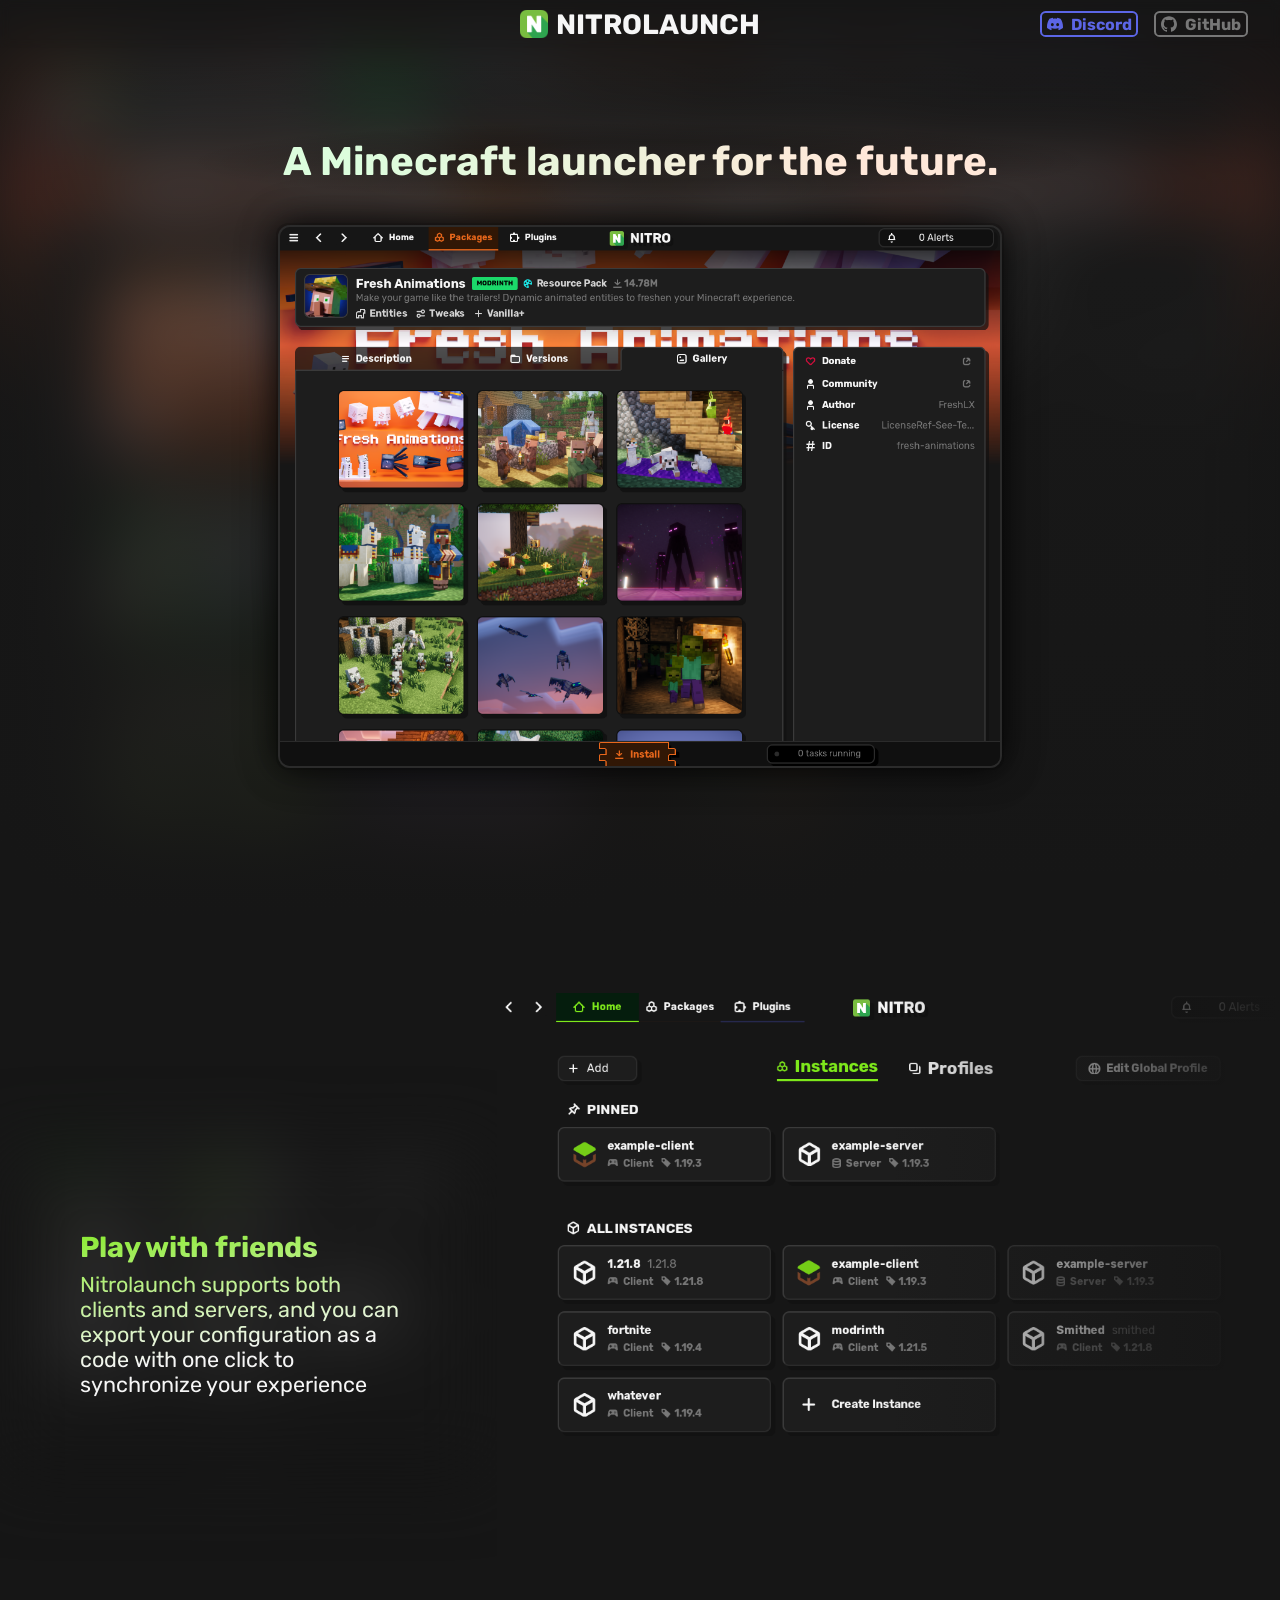
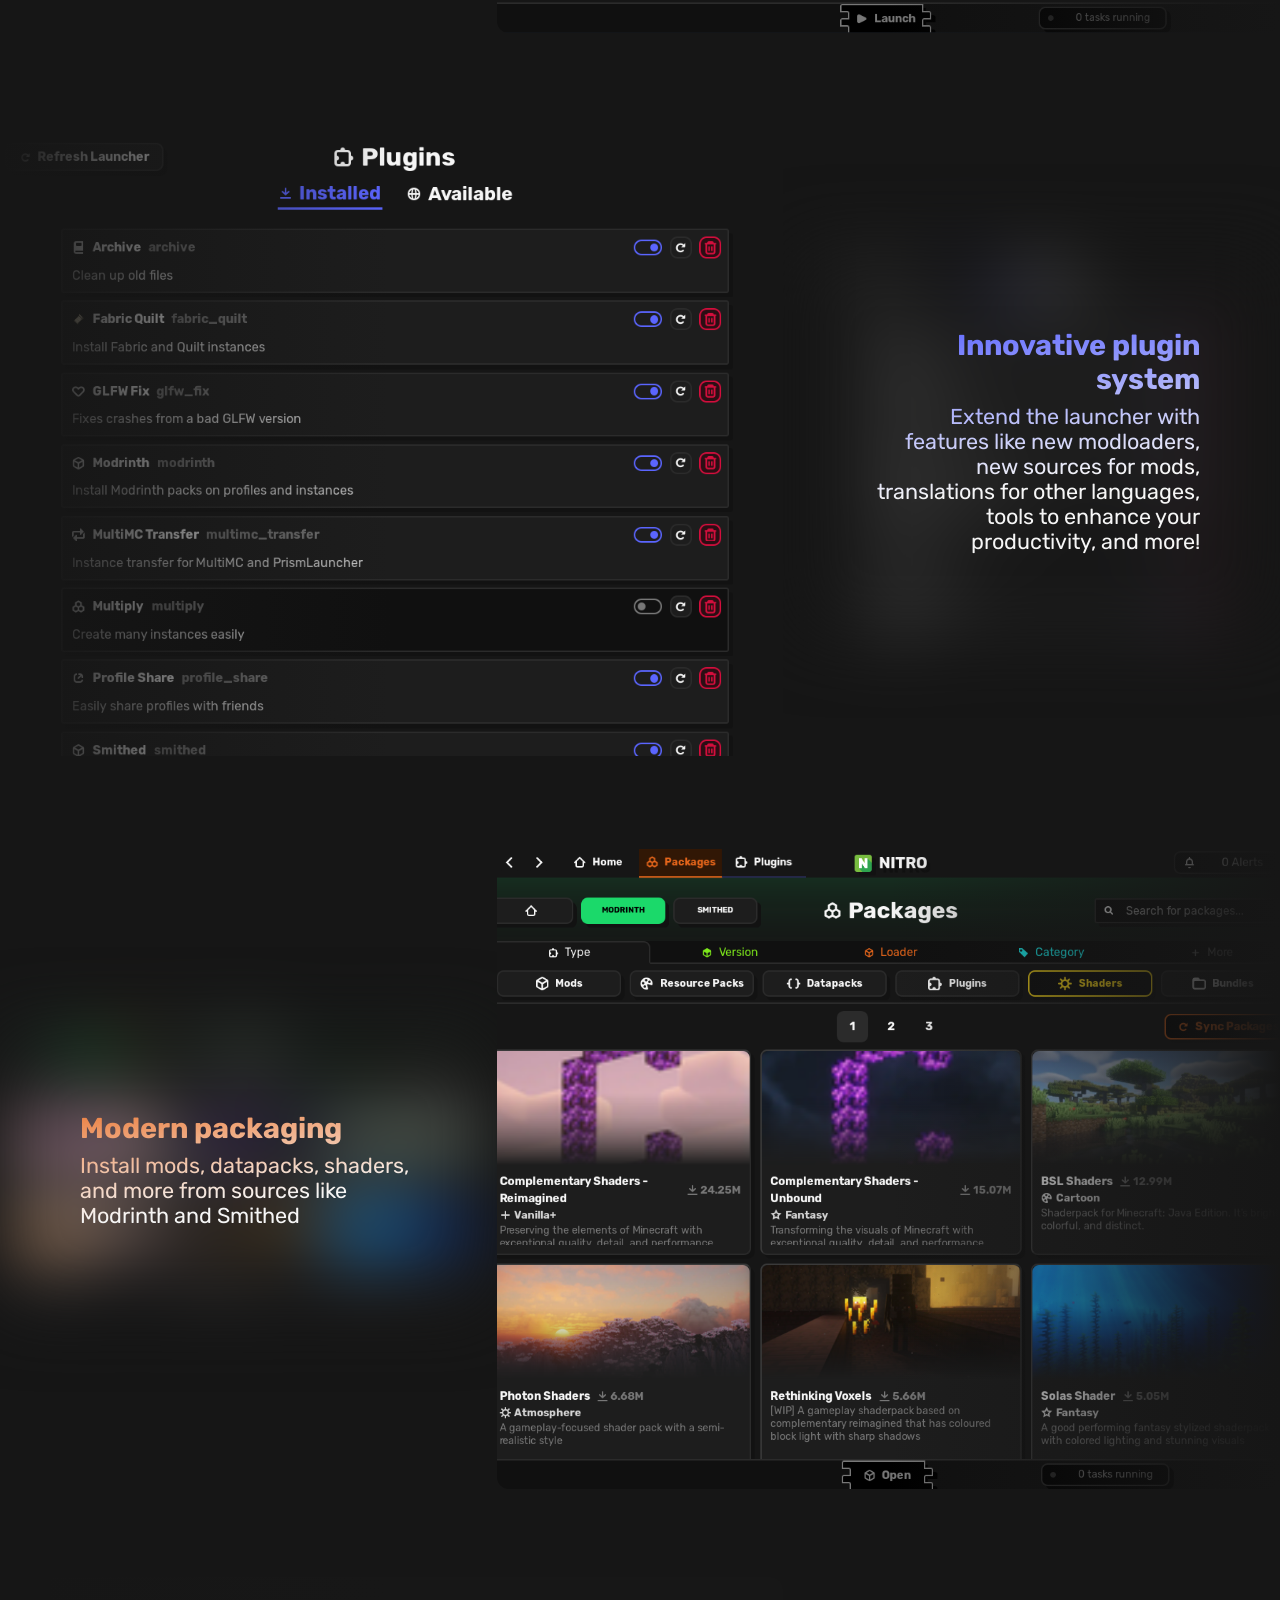
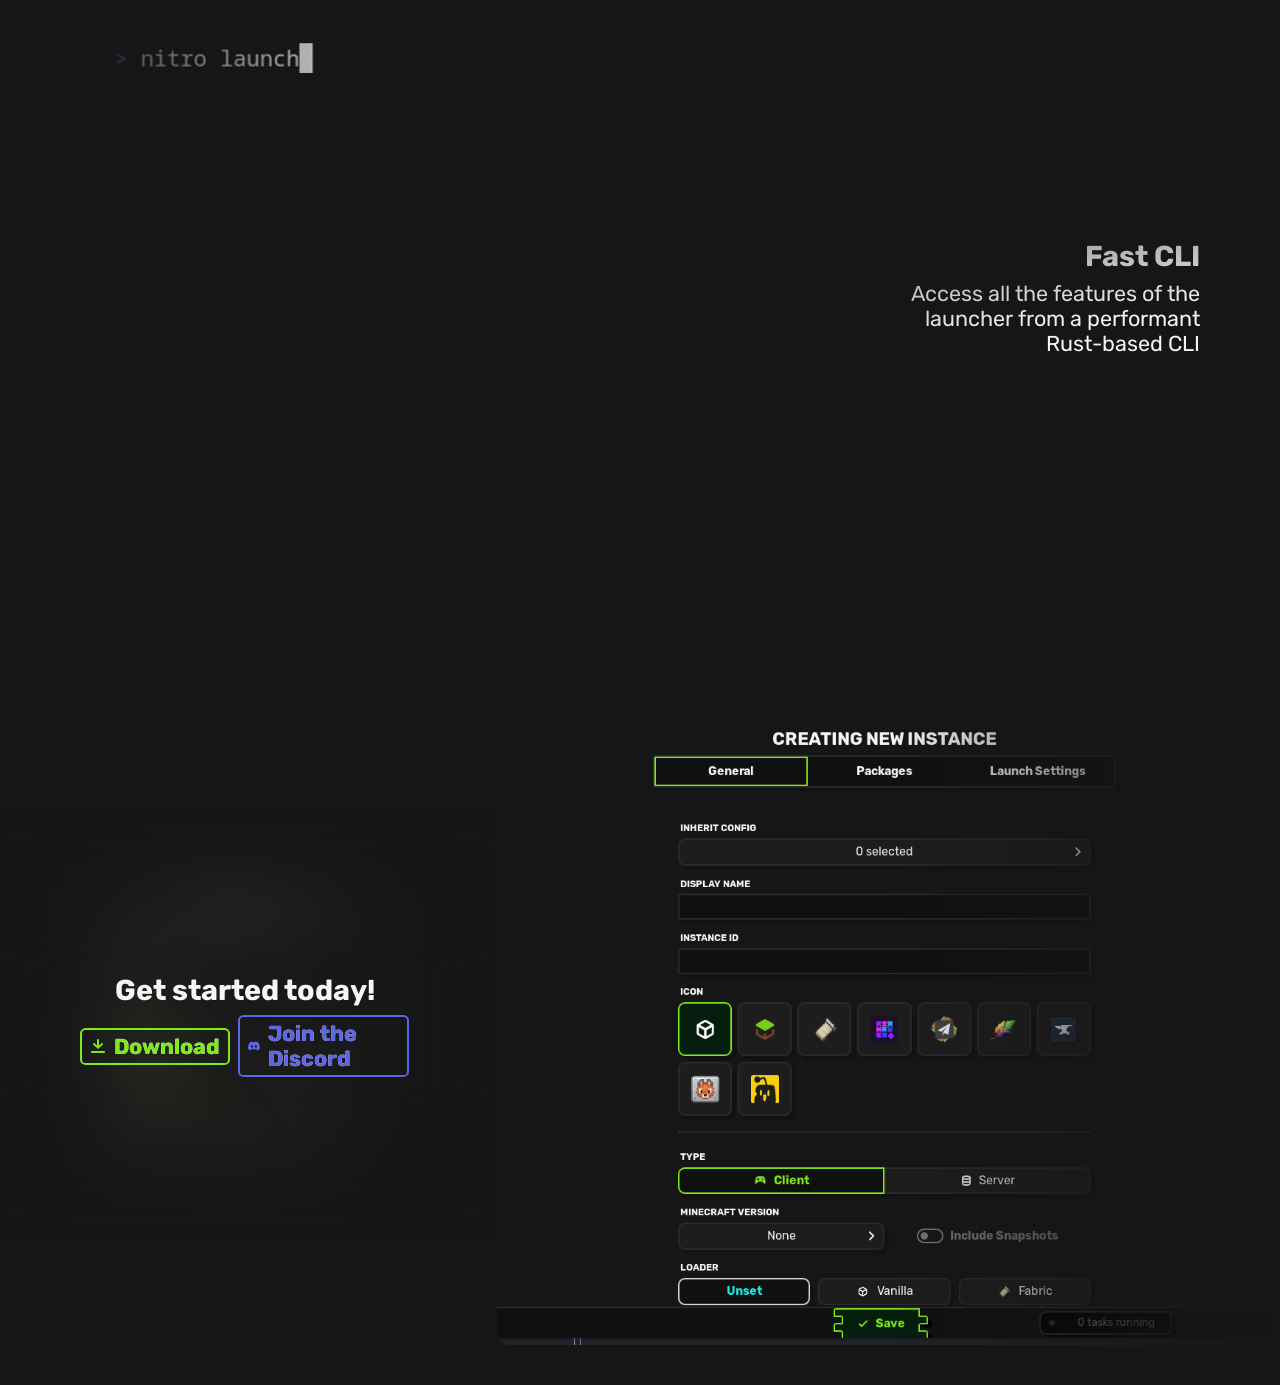
==== index.html @ e38dd3d9 "Hero page style improvements" ====
<!DOCTYPE html>
<html>

<head>
	<title>Nitrolaunch</title>
	<link rel="stylesheet" href="/main.css" />
	<script src="/main.js"></script>
</head>

<body>
	<div data-include="components/header.html"></div>
	<div class="cont fullwidth bold" id="hero">
		<div id="hero-background"></div>
		<div id="hero-gradient"></div>
		<div class="cont col" id="hero-center">
			<div class="cont" id="hero-text">
				<div id="hero-text-background"></div>
				<div id="hero-text-text">
					A Minecraft launcher for the future.
				</div>
			</div>
			<div class="cont rel">
				<img src="/assets/screenshots/package_page.png" id="hero-small-image" />
				<div id="hero-small-image-shadow"></div>
			</div>
		</div>
	</div>
	<br />
	<br />
	<br />
	<br />
	<br />
	<div class="cont col fullwidth">
		<div class="cont col" style="width:100%">
			<div class="cont section left">
				<div class="cont col section-text" style="--grad1:var(--instance);--grad2:var(--fg)">
					<div class="cont start section-text-big">
						Play with friends
					</div>
					<div class="cont start section-text-small">
						Nitrolaunch supports both clients and servers, and you can export your configuration as a code with one
						click to synchronize your experience
					</div>
					<img class="section-text-background" src="/assets/screenshots/instances.png" />
				</div>
				<div class="cont end rel">
					<img class="cont section-image" src="/assets/screenshots/instances.png" />
					<div class="section-gradient"></div>
				</div>
			</div>
			<div class="cont section right">
				<div class="cont start rel">
					<img class="cont section-image" src="/assets/screenshots/plugins.png" style="object-position: center -5px" />
					<div class="section-gradient"></div>
				</div>
				<div class="cont col section-text" style="--grad1:var(--plugin);--grad2:var(--fg)">
					<div class="cont end section-text-big">
						Innovative plugin system
					</div>
					<div class="cont end section-text-small">
						Extend the launcher with features like new modloaders, new sources for mods, translations for other
						languages, tools to enhance your productivity, and more!
					</div>
					<img class="section-text-background" src="/assets/screenshots/plugins.png" />
				</div>
			</div>
			<div class="cont section left">
				<div class="cont col section-text" style="--grad1:var(--package);--grad2:var(--fg)">
					<div class="cont start section-text-big">
						Modern packaging
					</div>
					<div class="cont start section-text-small">
						Install mods, datapacks, shaders, and more from sources like Modrinth and Smithed
					</div>
					<img class="section-text-background" src="/assets/screenshots/gui_packages.png" />
				</div>
				<div class="cont end rel">
					<img class="cont section-image" src="/assets/screenshots/gui_packages.png" />
					<div class="section-gradient"></div>
				</div>
			</div>
			<div class="cont section right">
				<div class="cont start rel">
					<img class="cont section-image" src="/assets/screenshots/launch.gif" style="object-position: 50px center;" />
					<div class="section-gradient"></div>
				</div>
				<div class="cont col section-text" style="--grad1:var(--fg3);--grad2:var(--fg)">
					<div class="cont end section-text-big">
						Fast CLI
					</div>
					<div class="cont end section-text-small">
						Access all the features of the launcher from a performant Rust-based CLI
					</div>
				</div>
			</div>
			<div class="cont section left">
				<div class="cont col section-text" style="--grad1:var(--fg);--grad2:var(--fg);align-items: center">
					<div class="cont section-text-big">
						Get started today!
					</div>
					<div class="cont section-text-small">
						<a class="cont link" id="download-button" href="https://github.com/Nitrolaunch/nitrolaunch/releases/latest">
							<svg xmlns="http://www.w3.org/2000/svg" width="16" height="16" viewBox="0 0 16 16" fill="currentColor">
								<path
									d="m8 11-4.668-4.1836c-0.41096-0.36892-0.44506-1.0011-0.076172-1.4121 0.36836-0.41154 1.0006-0.44652 1.4121-0.078125l2.332 2.0918v-5.418c0-0.554 0.446-1 1-1s1 0.446 1 1v5.418l2.332-2.0918c0.41151-0.36839 1.0438-0.33341 1.4121 0.078125 0.36889 0.41098 0.33479 1.0432-0.07617 1.4121zm-6 2c-0.554 0-1 0.446-1 1s0.446 1 1 1h12c0.554 0 1-0.446 1-1s-0.446-1-1-1z" />
							</svg>
							Download
						</a>
						<a class="cont link" id="discord-button" href="https://discord.gg/cgVapnVfZJ">
							<svg width="1rem" height="1rem" viewBox="0 -28.5 256 256" version="1.1" xmlns="http://www.w3.org/2000/svg"
								xmlns:xlink="http://www.w3.org/1999/xlink" preserveAspectRatio="xMidYMid">
								<g>
									<path
										d="M216.856339,16.5966031 C200.285002,8.84328665 182.566144,3.2084988 164.041564,0 C161.766523,4.11318106 159.108624,9.64549908 157.276099,14.0464379 C137.583995,11.0849896 118.072967,11.0849896 98.7430163,14.0464379 C96.9108417,9.64549908 94.1925838,4.11318106 91.8971895,0 C73.3526068,3.2084988 55.6133949,8.86399117 39.0420583,16.6376612 C5.61752293,67.146514 -3.4433191,116.400813 1.08711069,164.955721 C23.2560196,181.510915 44.7403634,191.567697 65.8621325,198.148576 C71.0772151,190.971126 75.7283628,183.341335 79.7352139,175.300261 C72.104019,172.400575 64.7949724,168.822202 57.8887866,164.667963 C59.7209612,163.310589 61.5131304,161.891452 63.2445898,160.431257 C105.36741,180.133187 151.134928,180.133187 192.754523,160.431257 C194.506336,161.891452 196.298154,163.310589 198.110326,164.667963 C191.183787,168.842556 183.854737,172.420929 176.223542,175.320965 C180.230393,183.341335 184.861538,190.991831 190.096624,198.16893 C211.238746,191.588051 232.743023,181.531619 254.911949,164.955721 C260.227747,108.668201 245.831087,59.8662432 216.856339,16.5966031 Z M85.4738752,135.09489 C72.8290281,135.09489 62.4592217,123.290155 62.4592217,108.914901 C62.4592217,94.5396472 72.607595,82.7145587 85.4738752,82.7145587 C98.3405064,82.7145587 108.709962,94.5189427 108.488529,108.914901 C108.508531,123.290155 98.3405064,135.09489 85.4738752,135.09489 Z M170.525237,135.09489 C157.88039,135.09489 147.510584,123.290155 147.510584,108.914901 C147.510584,94.5396472 157.658606,82.7145587 170.525237,82.7145587 C183.391518,82.7145587 193.761324,94.5189427 193.539891,108.914901 C193.539891,123.290155 183.391518,135.09489 170.525237,135.09489 Z"
										fill="currentColor" fill-rule="nonzero">
									</path>
								</g>
							</svg>
							Join the Discord
						</a>
					</div>
					<img class="section-text-background" src="/assets/screenshots/create_instance_page.png" />
				</div>
				<div class="cont end rel">
					<img class="cont section-image" src="/assets/screenshots/create_instance_page.png" />
					<div class="section-gradient"></div>
				</div>
			</div>
		</div>
	</div>
</body>
<style>
	#hero {
		height: 90vh;
		font-size: 2.5rem;

		position: relative;
	}

	#hero-background {
		position: absolute;
		left: 0px;
		top: 0px;

		width: 100%;
		height: 100%;

		background-image: url("assets/screenshots/package_page.png");
		background-size: cover;
		background-position: center -60px;
		filter: blur(35px);
		opacity: 45%;
	}

	#hero-gradient {
		position: absolute;
		left: 0px;
		top: 0px;

		width: 100%;
		height: 110%;

		background-image: linear-gradient(transparent, var(--bg));
	}

	#hero-center {
		gap: 2.5rem;
	}

	#hero-text {
		position: relative;
	}

	#hero-text-text {
		z-index: 3;
		position: relative;

		background: linear-gradient(90deg, #dcfddd 10%, #ffe8d9 80%);
		background-clip: text;
		-webkit-text-fill-color: transparent;
	}

	#hero-text-background {
		position: absolute;
		top: -2rem;
		width: 100vw;
		height: 100%;
		padding: 2rem 0px;

		background-image: radial-gradient(#0000003a, #0000003a, transparent, transparent, transparent);
		z-index: 2;
	}

	#hero-small-image {
		position: relative;
		z-index: 3;

		width: 45rem;

		border-radius: var(--round2);
		border: var(--border) solid var(--bg3);

		box-shadow: 0px 0px 32px #000000cc;
	}

	#hero-small-image-shadow {
		position: absolute;
		width: 100%;
		height: 100%;
		padding: 0.1rem;

		border-radius: var(--round2);

		box-shadow: 0px 0px 45px #0000003a;
		background-color: #0000003a;

		z-index: 2;
	}

	.section {
		width: 100%;
		display: grid;
		height: 45rem;
	}

	.section.left {
		grid-template-columns: 1.25fr 2fr;
	}

	.section.right {
		grid-template-columns: 2fr 1.25fr;
	}

	.section-text-big {
		font-size: 1.8rem;
		font-weight: bold;
	}

	.section-text-small {
		font-size: 1.35rem;
		color: var(--fg2);
	}

	.section-text {
		position: relative;

		padding: 5rem;

		background: linear-gradient(173deg, var(--grad1) 20%, var(--grad2) 60%);
		background-clip: text;
		-webkit-text-fill-color: transparent;
	}

	.section.left>.section-text {
		align-items: flex-start;
	}

	.section.right>.section-text {
		align-items: flex-end;
		text-align: right;
	}

	.section.left .section-gradient {
		position: absolute;
		top: 0;
		left: 0;
		width: 100%;
		height: 100%;

		background-image: linear-gradient(90deg, transparent, transparent, var(--bg));
	}

	.section.right .section-gradient {
		position: absolute;
		top: 0;
		left: 0;
		width: 100%;
		height: 100%;

		background-image: linear-gradient(90deg, var(--bg), transparent, transparent);
	}

	.section-image {
		object-fit: cover;
		width: 100%;
		height: 40rem;

		border-radius: var(--round2);
	}

	.section-text-background {
		position: absolute;
		left: 0;
		top: 0;
		width: 100%;
		height: 100%;

		z-index: -2;
		filter: blur(35px);
	}

	#download-button {
		--link-color: var(--instance);
		color: var(--instance);
		background-color: var(--instance);
		background-clip: text;

		border: 0.15rem solid var(--instance);
		border-radius: var(--round);
		padding: 0.25rem 0.5rem;
		box-sizing: border-box;
		font-weight: bold;
	}

	#discord-button {
		--link-color: #5c66e6;
		color: var(--link-color);
		background-color: var(--link-color);
		background-clip: text;

		border: 0.15rem solid var(--link-color);
		border-radius: var(--round);
		padding: 0.25rem 0.5rem;
		box-sizing: border-box;
		font-weight: bold;
	}
</style>

</html>
---- main.css ----
@import url('https://fonts.googleapis.com/css2?family=Funnel+Display:wght@300..800&family=Rubik:ital,wght@0,300..900;1,300..900&display=swap');

:root {
	font-family: Rubik, sans-serif;
	font-weight: 400;

	font-size: 1em;

	--fg: #f6f6f6;
	--fg2: #d3d3d3;
	--fg3: #777777;
	--bg-1: #000000;
	--bg0: #101010;
	--bg: #161616;
	--bg2: #1d1d1d;
	--bg3: #2b2b2b;
	--bg4: #3a3a3a;

	--instance: #7ee91b;
	--profile: #1be9e9;
	--package: #e9671b;
	--plugin: #5b65ff;
	--warning: #e9ca1b;
	--error: #d40e3d;

	--border: 0.15rem;
	--round: 0.35rem;
	--round2: 0.75rem;

	--link-color: var(--fg);

	background-color: var(--bg);
	color: var(--fg);

	margin: 0px;
}

body {
	margin: 0px;
}

.cont {
	display: flex;
	flex-direction: row;
	justify-content: center;
	align-items: center;
	gap: 0.5rem;
}

.col {
	flex-direction: column;
}

.start {
	justify-content: flex-start;
}

.end {
	justify-content: flex-end;
}

.fullwidth {
	width: 100%;
}

.bold {
	font-weight: bold;
}

.rel {
	position: relative;
}

.link:active,
.link:hover,
.link:visited,
.link:link,
.link:focus {
	color: var(--link-color);
	text-decoration: none;
}

@media only screen and (max-width: 600px) {
	:root {
		font-size: 1.4em;
	}
}
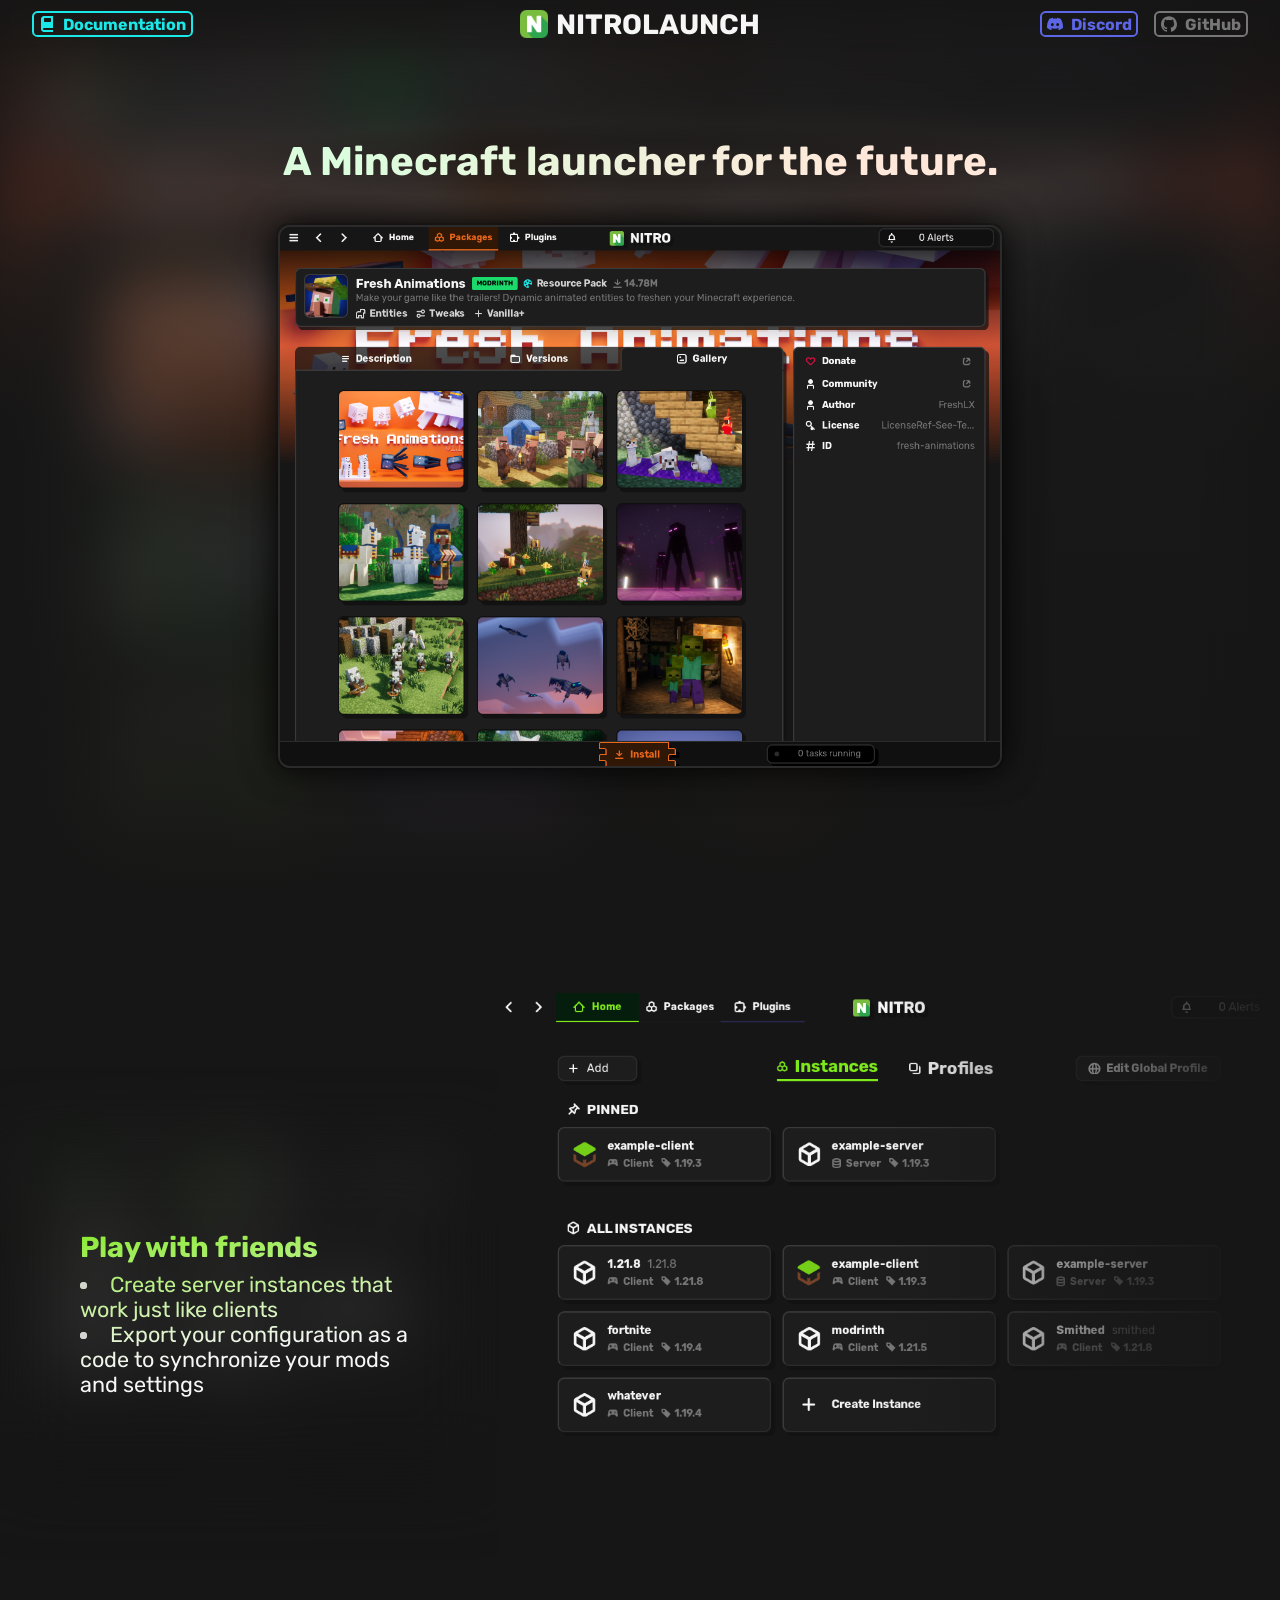
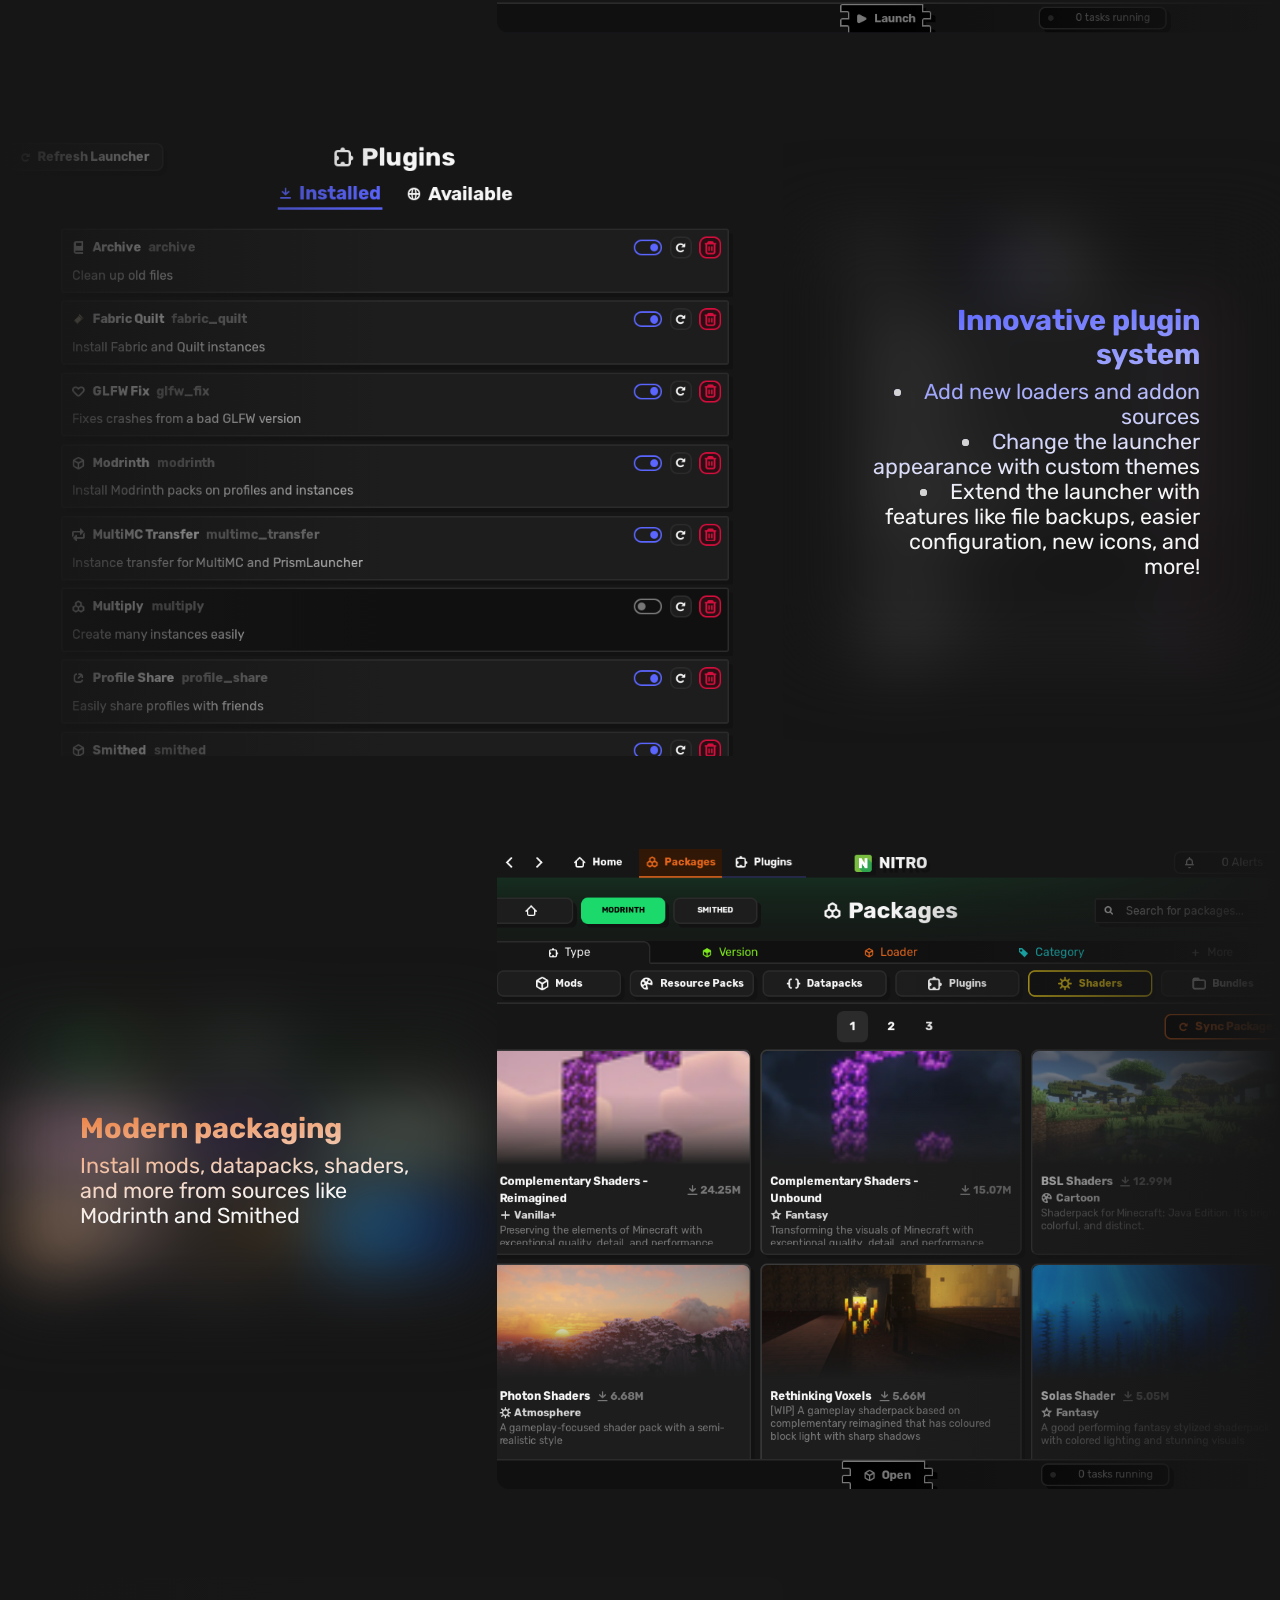
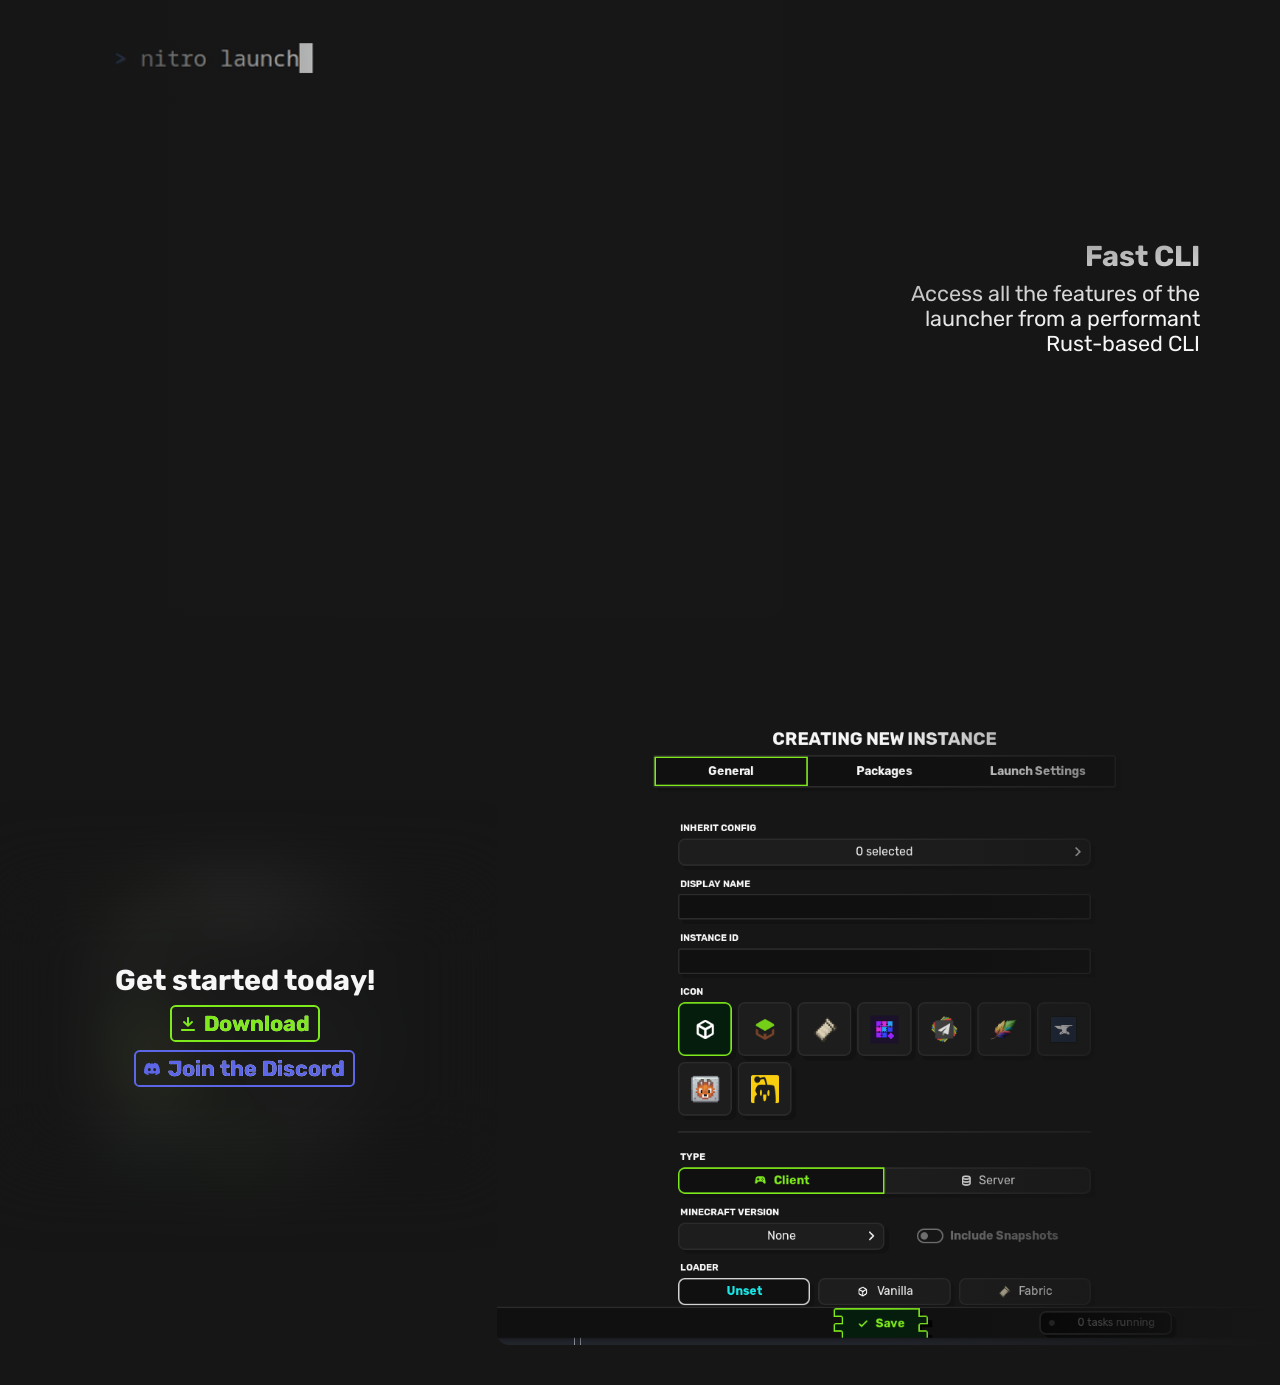
==== commit 8914e4f1: "Landing page updates and docs link in header" ====
--- a/index.html
+++ b/index.html
@@ -38,8 +38,10 @@
 						Play with friends
 					</div>
 					<div class="cont start section-text-small">
-						Nitrolaunch supports both clients and servers, and you can export your configuration as a code with one
-						click to synchronize your experience
+						<ul>
+							<li>Create server instances that work just like clients</li>
+							<li>Export your configuration as a code to synchronize your mods and settings</li>
+						</ul>
 					</div>
 					<img class="section-text-background" src="/assets/screenshots/instances.png" />
 				</div>
@@ -58,8 +60,11 @@
 						Innovative plugin system
 					</div>
 					<div class="cont end section-text-small">
-						Extend the launcher with features like new modloaders, new sources for mods, translations for other
-						languages, tools to enhance your productivity, and more!
+						<ul>
+							<li>Add new loaders and addon sources</li>
+							<li>Change the launcher appearance with custom themes</li>
+							<li>Extend the launcher with features like file backups, easier configuration, new icons, and more!</li>
+						</ul>
 					</div>
 					<img class="section-text-background" src="/assets/screenshots/plugins.png" />
 				</div>
@@ -98,7 +103,7 @@
 					<div class="cont section-text-big">
 						Get started today!
 					</div>
-					<div class="cont section-text-small">
+					<div class="cont col section-text-small">
 						<a class="cont link" id="download-button" href="https://github.com/Nitrolaunch/nitrolaunch/releases/latest">
 							<svg xmlns="http://www.w3.org/2000/svg" width="16" height="16" viewBox="0 0 16 16" fill="currentColor">
 								<path
@@ -183,7 +188,7 @@
 	#hero-text-background {
 		position: absolute;
 		top: -2rem;
-		width: 100vw;
+		width: 100svw;
 		height: 100%;
 		padding: 2rem 0px;
 
@@ -239,6 +244,16 @@
 	.section-text-small {
 		font-size: 1.35rem;
 		color: var(--fg2);
+	}
+
+	.section-text-small ul {
+		margin: 0;
+		padding: 0;
+		list-style-position: inside;
+	}
+
+	.section.right .section-text-small ul {
+		text-align: right;
 	}
 
 	.section-text {
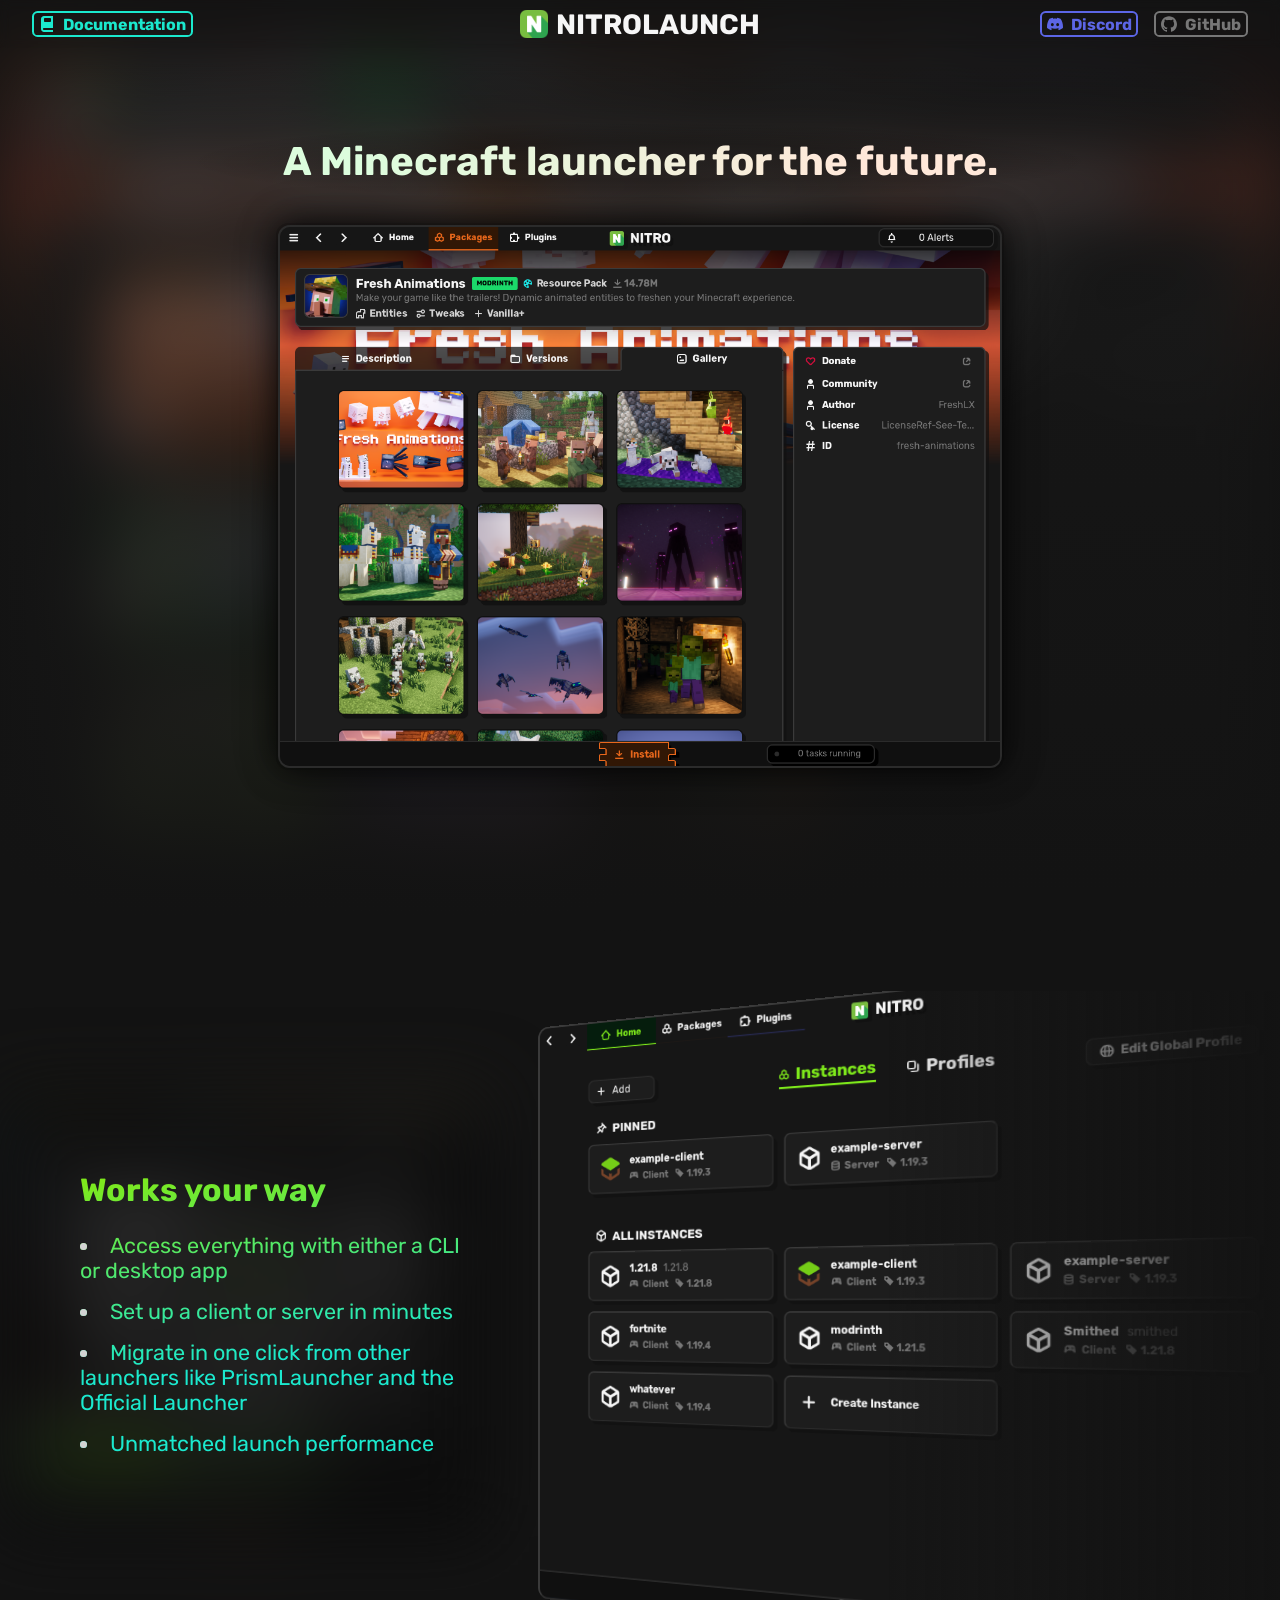
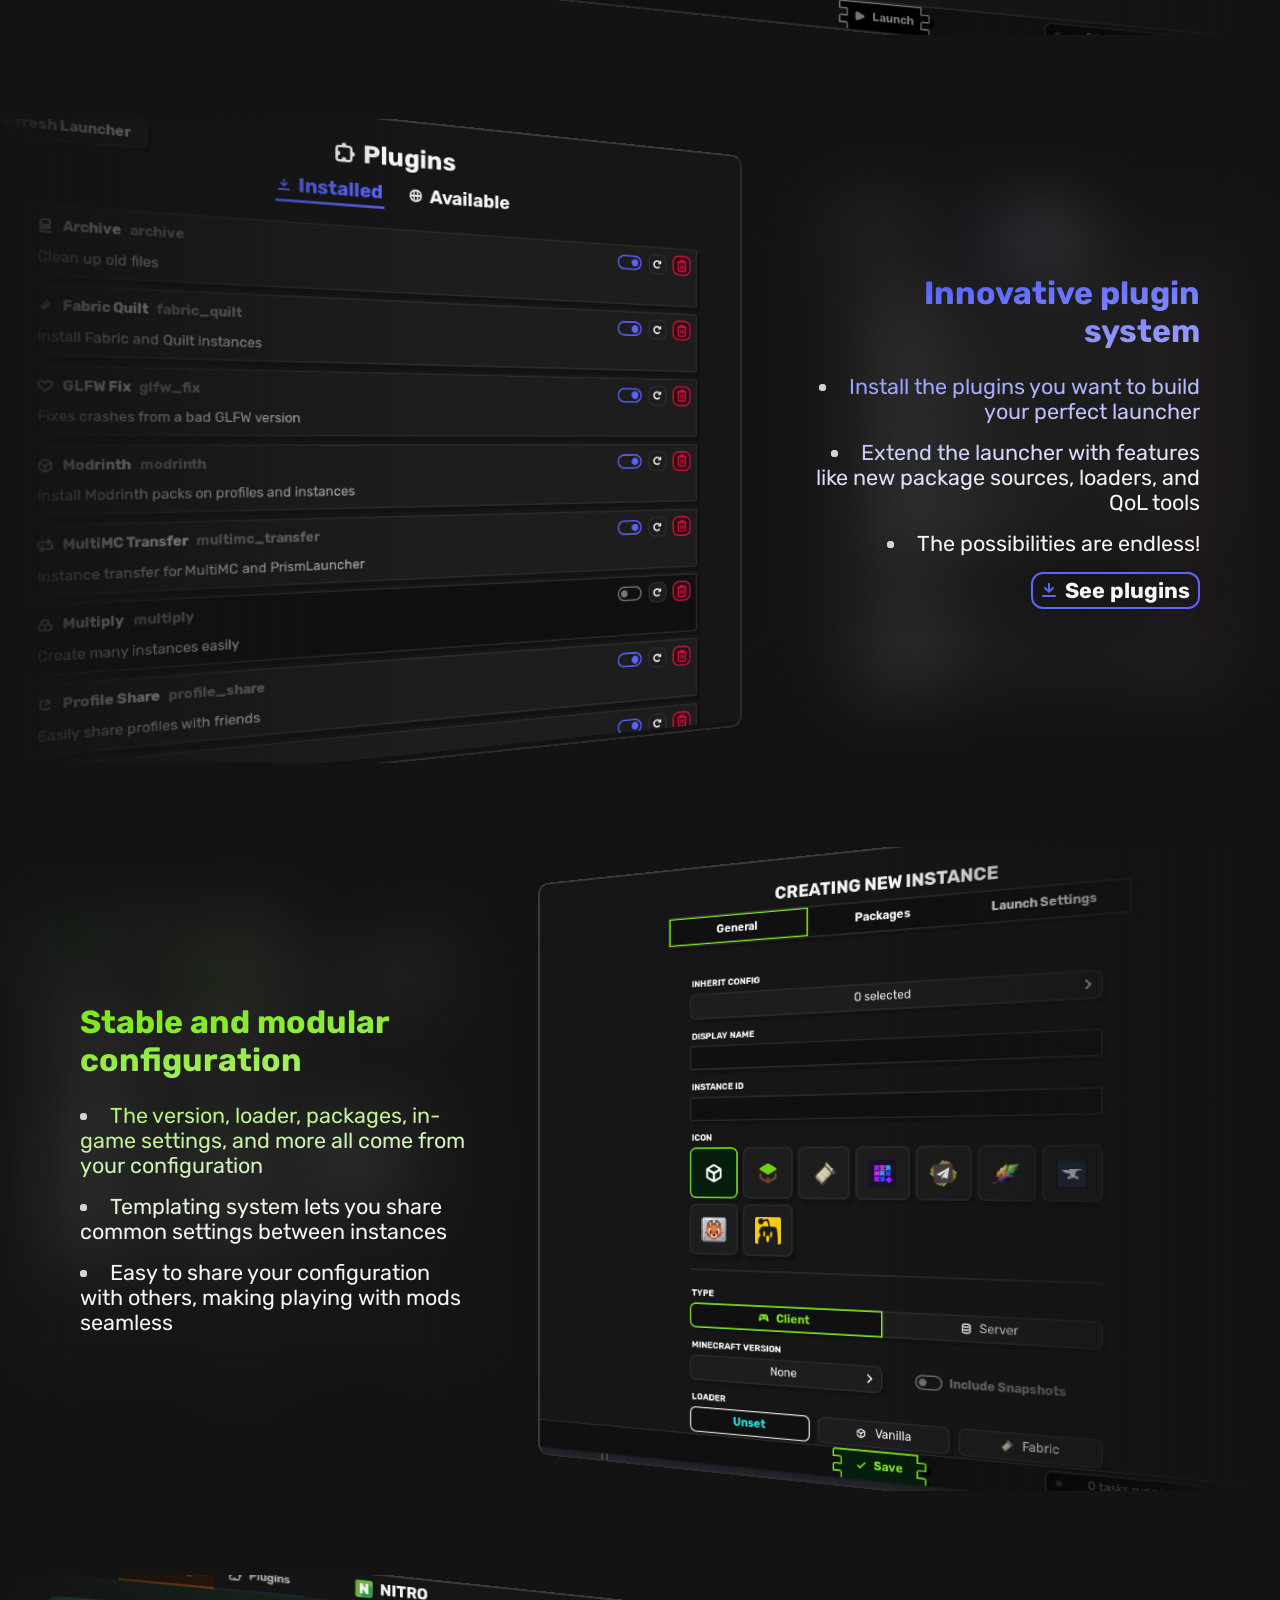
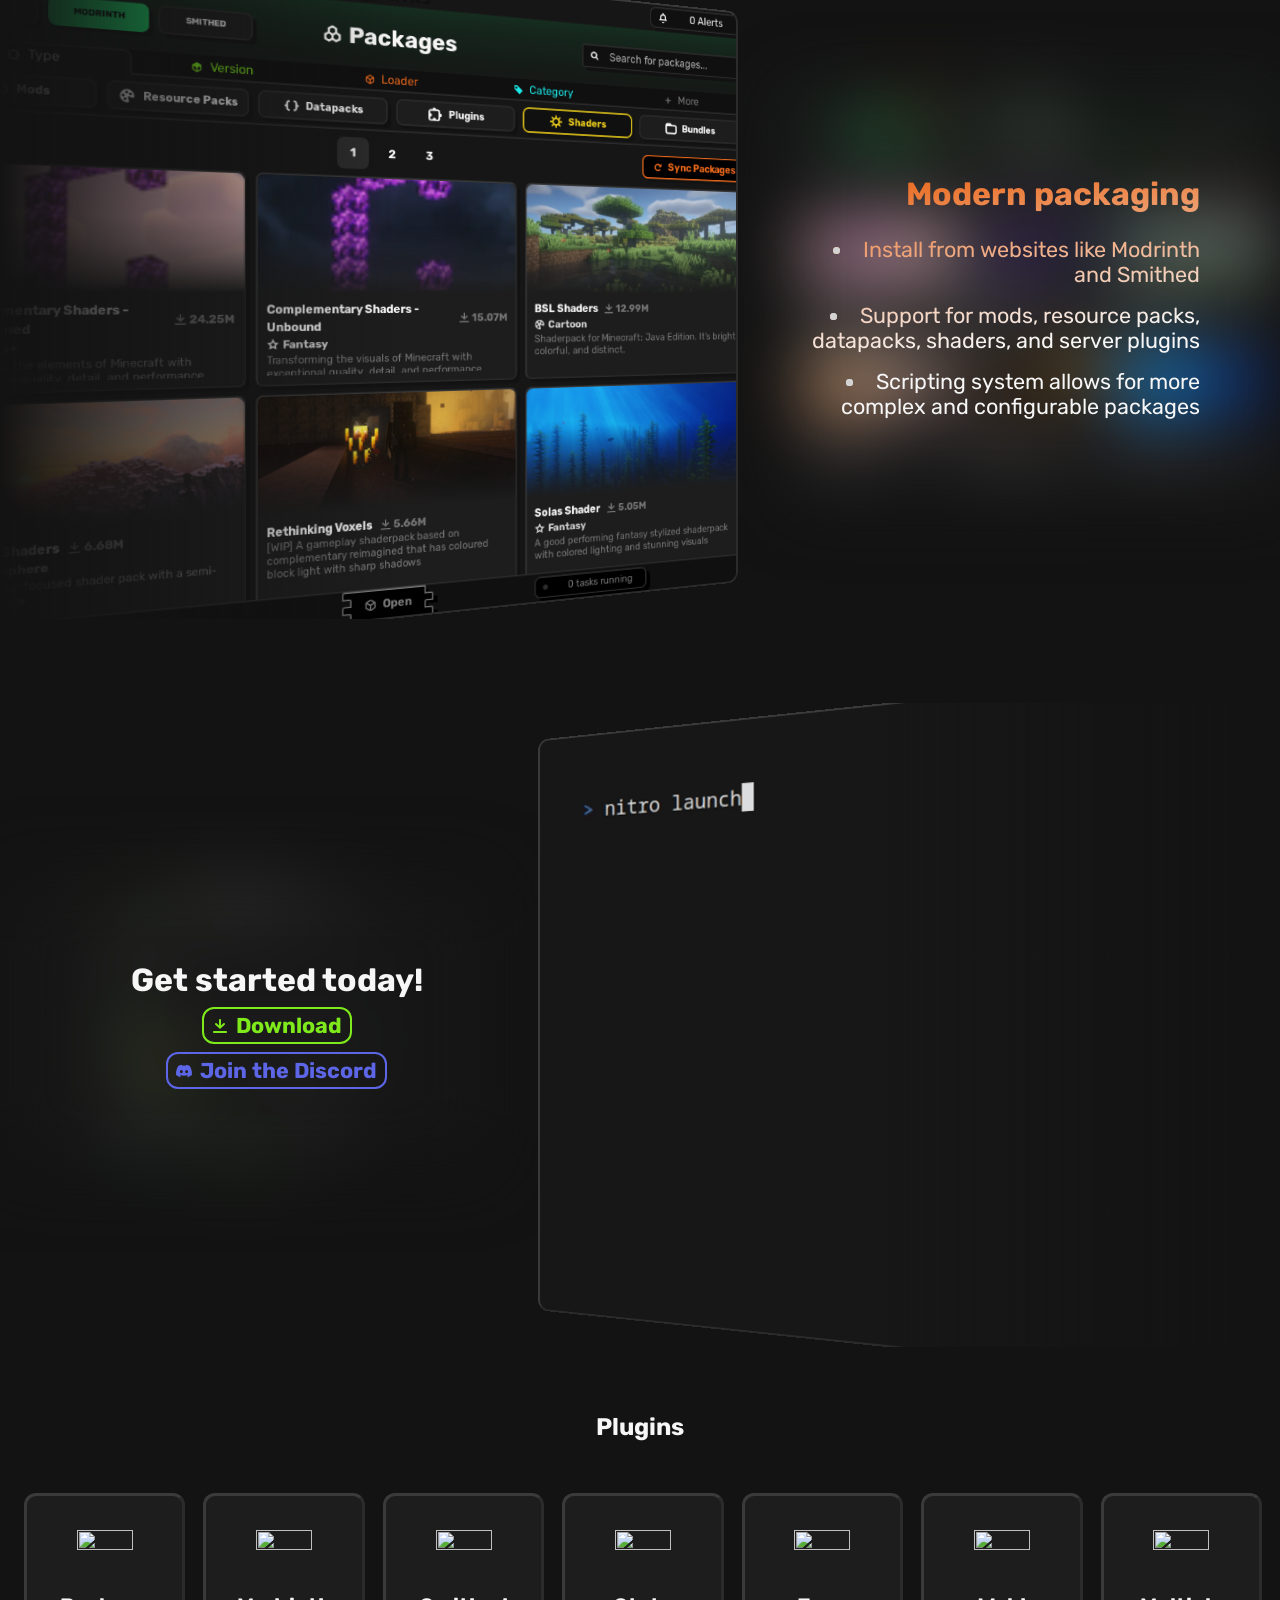
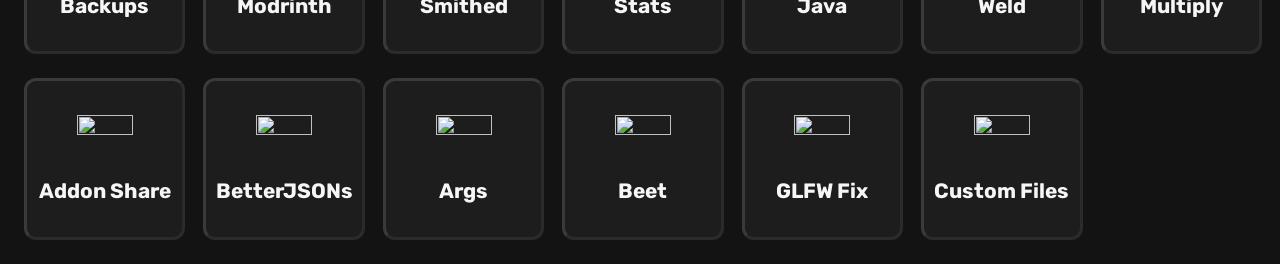
==== commit b427fd2b: "Refresh" ====
--- a/index.html
+++ b/index.html
@@ -33,73 +33,94 @@
 	<div class="cont col fullwidth">
 		<div class="cont col" style="width:100%">
 			<div class="cont section left">
+				<div class="cont col section-text" style="--grad1:var(--instance);--grad2:var(--template)">
+					<div class="cont start section-text-big">
+						Works your way
+					</div>
+					<div class="cont start section-text-small">
+						<ul>
+							<li>Access everything with either a CLI or desktop app</li>
+							<li>Set up a client or server in minutes</li>
+							<li>Migrate in one click from other launchers like PrismLauncher and the Official Launcher</li>
+							<li>Unmatched launch performance</li>
+						</ul>
+					</div>
+					<img class="section-text-background" src="/assets/screenshots/package_install.png" />
+				</div>
+				<div class="cont end rel section-image-container">
+					<img class="cont section-image" src="/assets/screenshots/instances.png" />
+					<div class="section-gradient"></div>
+				</div>
+			</div>
+			<div class="cont section right">
+				<div class="cont start rel section-image-container">
+					<img class="cont section-image" src="/assets/screenshots/plugins.png" style="object-position: center -5px" />
+					<div class="section-gradient"></div>
+				</div>
+				<div class="cont col section-text" style="--grad1:var(--plugin);--grad2:var(--fg)">
+					<div class="cont start section-text-big">
+						Innovative plugin system
+					</div>
+					<div class="cont start section-text-small">
+						<ul>
+							<li>Install the plugins you want to build your perfect launcher</li>
+							<li>Extend the launcher with features like new package sources, loaders, and QoL tools</li>
+							<li>The possibilities are endless!</li>
+							<div class="cont end fullwidth" style="margin-top:1rem">
+								<a class="cont link" id="plugins-button" href="#plugins-list">
+									<svg xmlns="http://www.w3.org/2000/svg" width="16" height="16" viewBox="0 0 16 16"
+										fill="currentColor">
+										<path
+											d="m8 11-4.668-4.1836c-0.41096-0.36892-0.44506-1.0011-0.076172-1.4121 0.36836-0.41154 1.0006-0.44652 1.4121-0.078125l2.332 2.0918v-5.418c0-0.554 0.446-1 1-1s1 0.446 1 1v5.418l2.332-2.0918c0.41151-0.36839 1.0438-0.33341 1.4121 0.078125 0.36889 0.41098 0.33479 1.0432-0.07617 1.4121zm-6 2c-0.554 0-1 0.446-1 1s0.446 1 1 1h12c0.554 0 1-0.446 1-1s-0.446-1-1-1z" />
+									</svg>
+									See plugins
+								</a>
+							</div>
+						</ul>
+					</div>
+					<img class="section-text-background" src="/assets/screenshots/plugins.png" />
+				</div>
+			</div>
+			<div class="cont section left">
 				<div class="cont col section-text" style="--grad1:var(--instance);--grad2:var(--fg)">
 					<div class="cont start section-text-big">
-						Play with friends
+						Stable and modular configuration
 					</div>
 					<div class="cont start section-text-small">
 						<ul>
-							<li>Create server instances that work just like clients</li>
-							<li>Export your configuration as a code to synchronize your mods and settings</li>
+							<li>The version, loader, packages, in-game settings, and more all come from your configuration</li>
+							<li>Templating system lets you share common settings between instances</li>
+							<li>Easy to share your configuration with others, making playing with mods seamless</li>
 						</ul>
 					</div>
 					<img class="section-text-background" src="/assets/screenshots/instances.png" />
 				</div>
-				<div class="cont end rel">
-					<img class="cont section-image" src="/assets/screenshots/instances.png" />
+				<div class="cont end rel section-image-container">
+					<img class="cont section-image" src="/assets/screenshots/create_instance_page.png" />
 					<div class="section-gradient"></div>
 				</div>
 			</div>
 			<div class="cont section right">
-				<div class="cont start rel">
-					<img class="cont section-image" src="/assets/screenshots/plugins.png" style="object-position: center -5px" />
+				<div class="cont end rel section-image-container">
+					<img class="cont section-image" src="/assets/screenshots/gui_packages.png" />
 					<div class="section-gradient"></div>
 				</div>
-				<div class="cont col section-text" style="--grad1:var(--plugin);--grad2:var(--fg)">
+				<div class="cont col section-text" style="--grad1:var(--package);--grad2:var(--fg)">
 					<div class="cont end section-text-big">
-						Innovative plugin system
+						Modern packaging
 					</div>
 					<div class="cont end section-text-small">
 						<ul>
-							<li>Add new loaders and addon sources</li>
-							<li>Change the launcher appearance with custom themes</li>
-							<li>Extend the launcher with features like file backups, easier configuration, new icons, and more!</li>
+							<li>Install from websites like Modrinth and Smithed</li>
+							<li>Support for mods, resource packs, datapacks, shaders, and server plugins</li>
+							<li>Scripting system allows for more complex and configurable packages</li>
 						</ul>
 					</div>
-					<img class="section-text-background" src="/assets/screenshots/plugins.png" />
+					<img class="section-text-background" src="/assets/screenshots/gui_packages.png" />
 				</div>
 			</div>
 			<div class="cont section left">
-				<div class="cont col section-text" style="--grad1:var(--package);--grad2:var(--fg)">
-					<div class="cont start section-text-big">
-						Modern packaging
-					</div>
-					<div class="cont start section-text-small">
-						Install mods, datapacks, shaders, and more from sources like Modrinth and Smithed
-					</div>
-					<img class="section-text-background" src="/assets/screenshots/gui_packages.png" />
-				</div>
-				<div class="cont end rel">
-					<img class="cont section-image" src="/assets/screenshots/gui_packages.png" />
-					<div class="section-gradient"></div>
-				</div>
-			</div>
-			<div class="cont section right">
-				<div class="cont start rel">
-					<img class="cont section-image" src="/assets/screenshots/launch.gif" style="object-position: 50px center;" />
-					<div class="section-gradient"></div>
-				</div>
-				<div class="cont col section-text" style="--grad1:var(--fg3);--grad2:var(--fg)">
-					<div class="cont end section-text-big">
-						Fast CLI
-					</div>
-					<div class="cont end section-text-small">
-						Access all the features of the launcher from a performant Rust-based CLI
-					</div>
-				</div>
-			</div>
-			<div class="cont section left">
-				<div class="cont col section-text" style="--grad1:var(--fg);--grad2:var(--fg);align-items: center">
+				<div class="cont col section-text no-gradient" style="align-items: center">
 					<div class="cont section-text-big">
 						Get started today!
 					</div>
@@ -126,12 +147,102 @@
 					</div>
 					<img class="section-text-background" src="/assets/screenshots/create_instance_page.png" />
 				</div>
-				<div class="cont end rel">
-					<img class="cont section-image" src="/assets/screenshots/create_instance_page.png" />
+				<div class="cont end rel section-image-container">
+					<img class="cont section-image" src="/assets/screenshots/launch.gif" style="object-position: -10px center" />
 					<div class="section-gradient"></div>
 				</div>
 			</div>
 		</div>
+		<div class="cont col fullwidth">
+			<h2>Plugins</h2>
+			<div class="feature-list" id="plugins-list">
+				<div class="cont col feature"
+					data-preview="Automatic and manual backup groups that can have different intervals, files, and max counts">
+					<img
+						src="https://raw.githubusercontent.com/bbfh-dev/eyecons/5e8b8a557d2405153108e1b5c3078dcab87e3ff8/icons/folder_zip.svg" />
+					<span>Backups</span>
+				</div>
+				<div class="cont col feature" data-preview="Search and install packages from modrinth.com">
+					<img
+						src="https://raw.githubusercontent.com/bbfh-dev/eyecons/5e8b8a557d2405153108e1b5c3078dcab87e3ff8/icons/logo/modrinth.svg" />
+					<span>Modrinth</span>
+				</div>
+				<div class="cont col feature"
+					data-preview="The only launcher with Smithed support, allowing datapacks and resource packs in the same package">
+					<img src="https://smithed.net/favicon.png" />
+					<span>Smithed</span>
+				</div>
+				<div class="cont col feature" data-preview="Track instance playtime and habits live">
+					<img
+						src="https://raw.githubusercontent.com/bbfh-dev/eyecons/5e8b8a557d2405153108e1b5c3078dcab87e3ff8/icons/graph.svg" />
+					<span>Stats</span>
+				</div>
+				<div class="cont col feature"
+					data-preview="Multiple plugins to launch with different flavors of Java like GraalVM and Zulu">
+					<img src="https://cdn-icons-png.flaticon.com/512/226/226777.png" />
+					<span>Java</span>
+				</div>
+				<div class="cont col feature"
+					data-preview="Combine data and resource packs using Smithed's Weld for better compatability">
+					<img
+						src="https://raw.githubusercontent.com/bbfh-dev/eyecons/5e8b8a557d2405153108e1b5c3078dcab87e3ff8/icons/link.svg" />
+					<span>Weld</span>
+				</div>
+				<div class="cont col feature" data-preview="Easily create multiple copies of an instance">
+					<img
+						src="https://raw.githubusercontent.com/bbfh-dev/eyecons/5e8b8a557d2405153108e1b5c3078dcab87e3ff8/icons/honeycomb.svg" />
+					<span>Multiply</span>
+				</div>
+				<!-- <div class="cont col feature" data-preview="Install SpongeVanilla and SpongeForge">
+					<img src="https://encrypted-tbn0.gstatic.com/images?q=tbn:ANd9GcTcBUqDY1iM7DOfyL4cQbLHTFVJKWk4Tosixw&s" />
+					<span>Sponge</span>
+				</div> -->
+				<div class="cont col feature" data-preview="Export your addons as a zip file to share with friends">
+					<img
+						src="https://raw.githubusercontent.com/bbfh-dev/eyecons/5e8b8a557d2405153108e1b5c3078dcab87e3ff8/icons/folder_zip.svg" />
+					<span>Addon Share</span>
+				</div>
+				<div class="cont col feature" data-preview="Use BetterJSONs metadata for fixes and improvements">
+					<img
+						src="https://raw.githubusercontent.com/bbfh-dev/eyecons/5e8b8a557d2405153108e1b5c3078dcab87e3ff8/icons/symbol/curly_braces.svg" />
+					<span>BetterJSONs</span>
+				</div>
+				<div class="cont col feature" data-preview="Proven presets to improve in-game performance">
+					<img
+						src="https://raw.githubusercontent.com/bbfh-dev/eyecons/5e8b8a557d2405153108e1b5c3078dcab87e3ff8/icons/symbol/text.svg" />
+					<span>Args</span>
+				</div>
+				<div class="cont col feature" data-preview="Easily beet link to your instances">
+					<img src="https://mcbeet.dev/_static/beet_logo.png" />
+					<span>Beet</span>
+				</div>
+				<div class="cont col feature" data-preview="Fixes a crash related to GLFW">
+					<img
+						src="https://raw.githubusercontent.com/bbfh-dev/eyecons/5e8b8a557d2405153108e1b5c3078dcab87e3ff8/icons/gear.svg" />
+					<span>GLFW Fix</span>
+				</div>
+				<div class="cont col feature" data-preview="Share custom files between instances">
+					<img
+						src="https://raw.githubusercontent.com/bbfh-dev/eyecons/5e8b8a557d2405153108e1b5c3078dcab87e3ff8/icons/folder.svg" />
+					<span>Custom Files</span>
+				</div>
+			</div>
+			<!-- <h2>More Features</h2>
+			<div class="feature-list">
+				<div class="cont col feature"
+					data-preview="Load datapacks globally or on specific worlds, integrating with global pack mods">
+					<img
+						src="https://raw.githubusercontent.com/bbfh-dev/eyecons/5e8b8a557d2405153108e1b5c3078dcab87e3ff8/icons/folder.svg" />
+					<span>Datapacks</span>
+				</div>
+				<div class="cont col feature" data-preview="Log in and out multiple accounts with passkey-protection">
+					<img
+						src="https://raw.githubusercontent.com/bbfh-dev/eyecons/5e8b8a557d2405153108e1b5c3078dcab87e3ff8/icons/users.svg" />
+					<span>Multi-User</span>
+				</div>
+			</div> -->
+		</div>
+		<div class="cont" id="feature-preview" style="display:none"></div>
 	</div>
 </body>
 <style>
@@ -237,7 +348,7 @@
 	}
 
 	.section-text-big {
-		font-size: 1.8rem;
+		font-size: 2.0rem;
 		font-weight: bold;
 	}
 
@@ -256,11 +367,17 @@
 		text-align: right;
 	}
 
+	.section-text ul li {
+		margin-top: 1rem;
+	}
+
 	.section-text {
 		position: relative;
 
 		padding: 5rem;
-
+	}
+
+	.section-text:not(.no-gradient) {
 		background: linear-gradient(173deg, var(--grad1) 20%, var(--grad2) 60%);
 		background-clip: text;
 		-webkit-text-fill-color: transparent;
@@ -268,11 +385,13 @@
 
 	.section.left>.section-text {
 		align-items: flex-start;
+		padding-right: 1rem;
 	}
 
 	.section.right>.section-text {
 		align-items: flex-end;
 		text-align: right;
+		padding-left: 1rem;
 	}
 
 	.section.left .section-gradient {
@@ -301,6 +420,21 @@
 		height: 40rem;
 
 		border-radius: var(--round2);
+		border: var(--border) solid var(--bg3);
+		border-top-color: var(--bg4);
+	}
+
+	.section.left .section-image {
+		transform: perspective(10rem) rotateY(-3deg);
+		border-left-color: var(--bg4);
+	}
+
+	.section.right .section-image {
+		transform: perspective(10rem) rotateY(3deg);
+	}
+
+	.section-image-container {
+		overflow: hidden;
 	}
 
 	.section-text-background {
@@ -312,16 +446,25 @@
 
 		z-index: -2;
 		filter: blur(35px);
+	}
+
+	#plugins-button {
+		--link-color: var(--plugin);
+		color: var(--plugin);
+
+		border: var(--border) solid var(--plugin);
+		border-radius: var(--round2);
+		padding: 0.25rem 0.5rem;
+		box-sizing: border-box;
+		font-weight: bold;
 	}
 
 	#download-button {
 		--link-color: var(--instance);
 		color: var(--instance);
-		background-color: var(--instance);
-		background-clip: text;
-
-		border: 0.15rem solid var(--instance);
-		border-radius: var(--round);
+
+		border: var(--border) solid var(--instance);
+		border-radius: var(--round2);
 		padding: 0.25rem 0.5rem;
 		box-sizing: border-box;
 		font-weight: bold;
@@ -330,15 +473,101 @@
 	#discord-button {
 		--link-color: #5c66e6;
 		color: var(--link-color);
-		background-color: var(--link-color);
-		background-clip: text;
-
-		border: 0.15rem solid var(--link-color);
-		border-radius: var(--round);
+
+		border: var(--border) solid var(--link-color);
+		border-radius: var(--round2);
 		padding: 0.25rem 0.5rem;
 		box-sizing: border-box;
 		font-weight: bold;
 	}
+
+	.feature-list {
+		width: 100%;
+		max-width: 80rem;
+
+		display: grid;
+		grid-template-columns: repeat(7, minmax(0, 1fr));
+		gap: 1.5rem;
+
+		padding: 1.5rem;
+		box-sizing: border-box;
+	}
+
+	.feature {
+		width: 100%;
+		aspect-ratio: 1;
+
+		border: 3px solid var(--bg3);
+		border-top-color: var(--bg4);
+		border-left-color: var(--bg4);
+		border-radius: var(--round2);
+
+		background-color: var(--bg2);
+
+		font-weight: bold;
+		font-size: 1.3rem;
+
+		cursor: pointer;
+	}
+
+	.feature:hover {
+		background-color: var(--bg3);
+	}
+
+	.feature img {
+		width: 3.5rem;
+		aspect-ratio: 1;
+		pointer-events: none;
+	}
+
+	.feature span {
+		pointer-events: none;
+	}
+
+	#feature-preview {
+		position: fixed;
+
+		width: 17rem;
+		height: 7rem;
+
+		margin-bottom: 1rem;
+
+		padding: 2rem;
+		border: var(--border) solid var(--bg3);
+		border-radius: var(--round2);
+
+		background-color: var(--bg);
+	}
 </style>
+<script>
+	let previewElem = document.getElementById("feature-preview");
+	// let previewContainer = document.getElementById("feature-preview-container");
+
+	function featureHover(e) {
+		console.log("enter");
+		previewElem.style.display = "";
+		if (e.target.dataset.preview != undefined) {
+			previewElem.innerText = e.target.dataset.preview;
+		} else {
+			previewElem.innerText = "";
+		}
+
+		let rect = e.target.getBoundingClientRect();
+		console.log(rect);
+		previewElem.style.bottom = `${window.innerHeight - rect.top}px`;
+		previewElem.style.left = `${rect.left}px`;
+	}
+
+	function featureUnhover() {
+		previewElem.style.display = "none";
+	}
+
+	for (let elem of document.getElementsByClassName("feature")) {
+		elem.addEventListener("mouseenter", featureHover);
+		elem.addEventListener("mouseleave", featureUnhover);
+	}
+
+	// previewContainer.addEventListener("click", () => previewContainer.style.display = "none");
+</script>
 
 </html>
--- a/main.css
+++ b/main.css
@@ -10,14 +10,14 @@
 	--fg2: #d3d3d3;
 	--fg3: #777777;
 	--bg-1: #000000;
-	--bg0: #101010;
-	--bg: #161616;
+	--bg0: #0b0b0b;
+	--bg: #131313;
 	--bg2: #1d1d1d;
 	--bg3: #2b2b2b;
 	--bg4: #3a3a3a;
 
 	--instance: #7ee91b;
-	--profile: #1be9e9;
+	--template: #1be9ce;
 	--package: #e9671b;
 	--plugin: #5b65ff;
 	--warning: #e9ca1b;
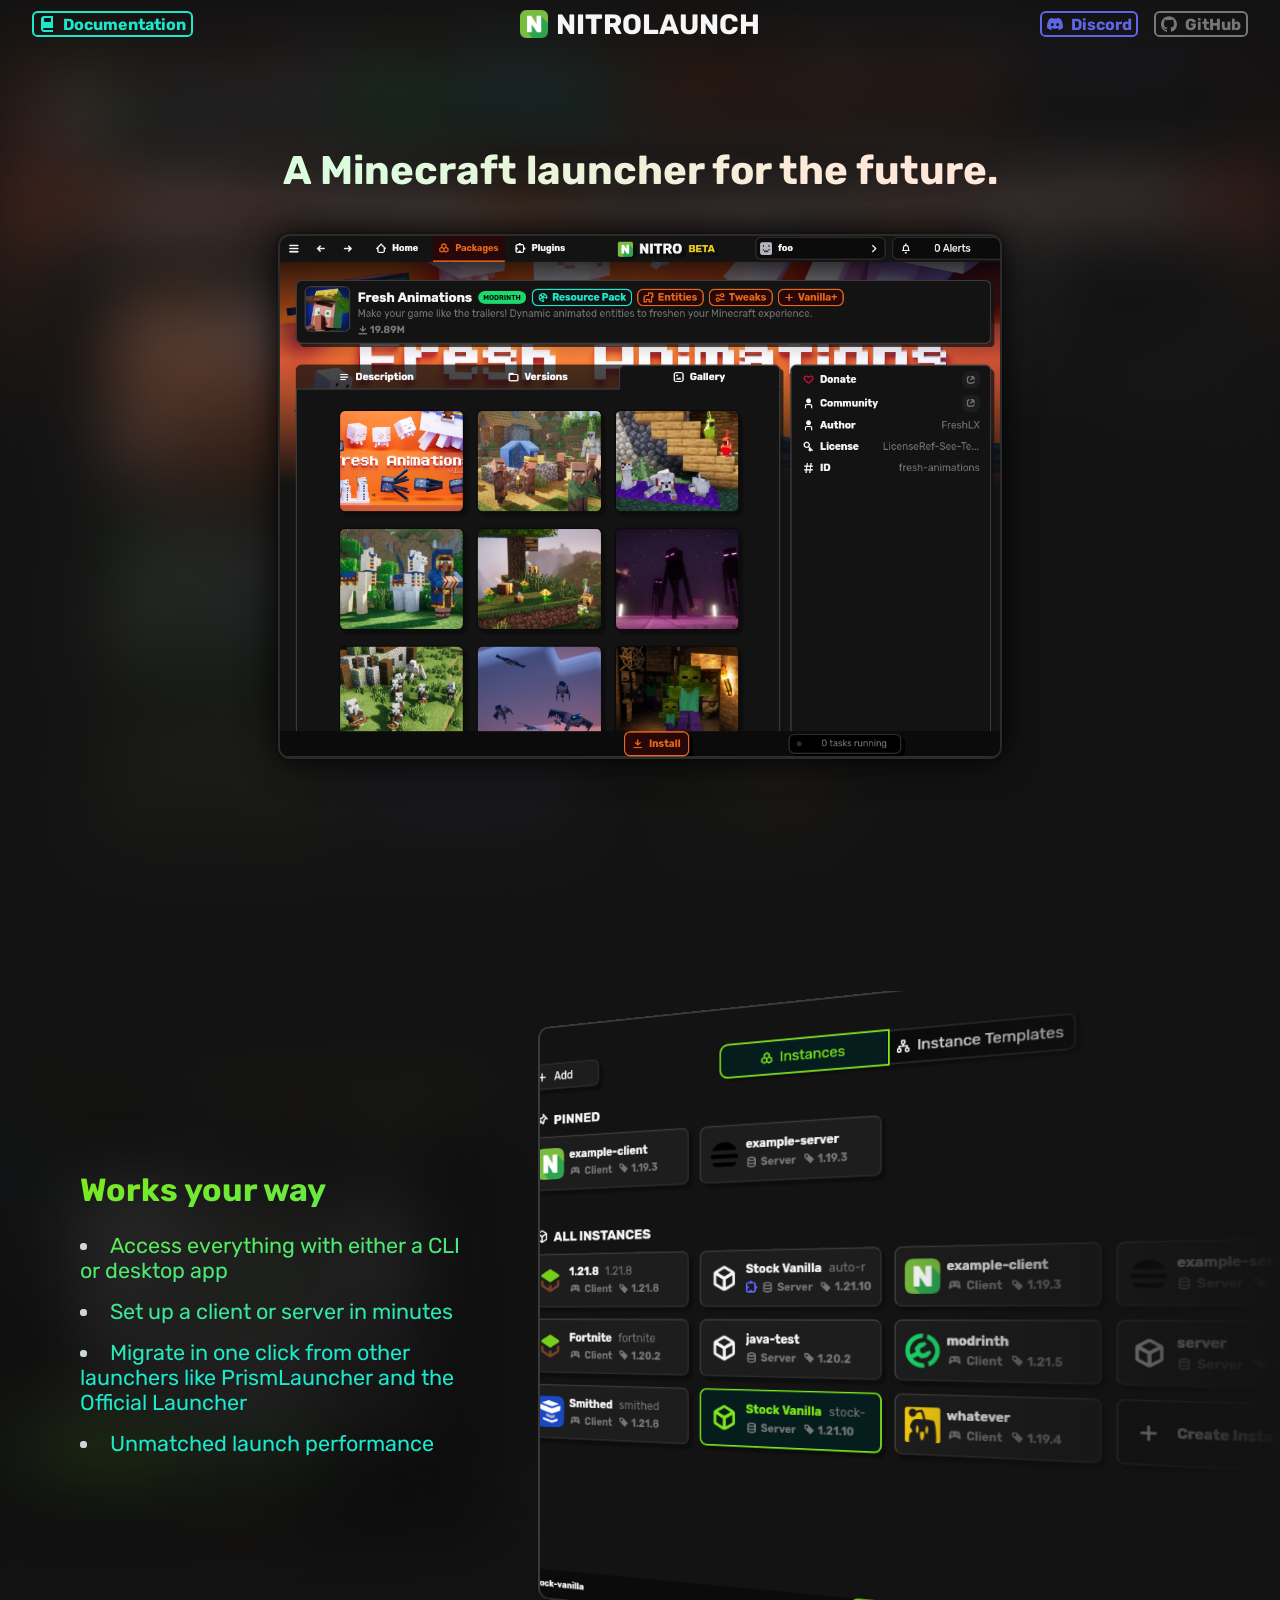
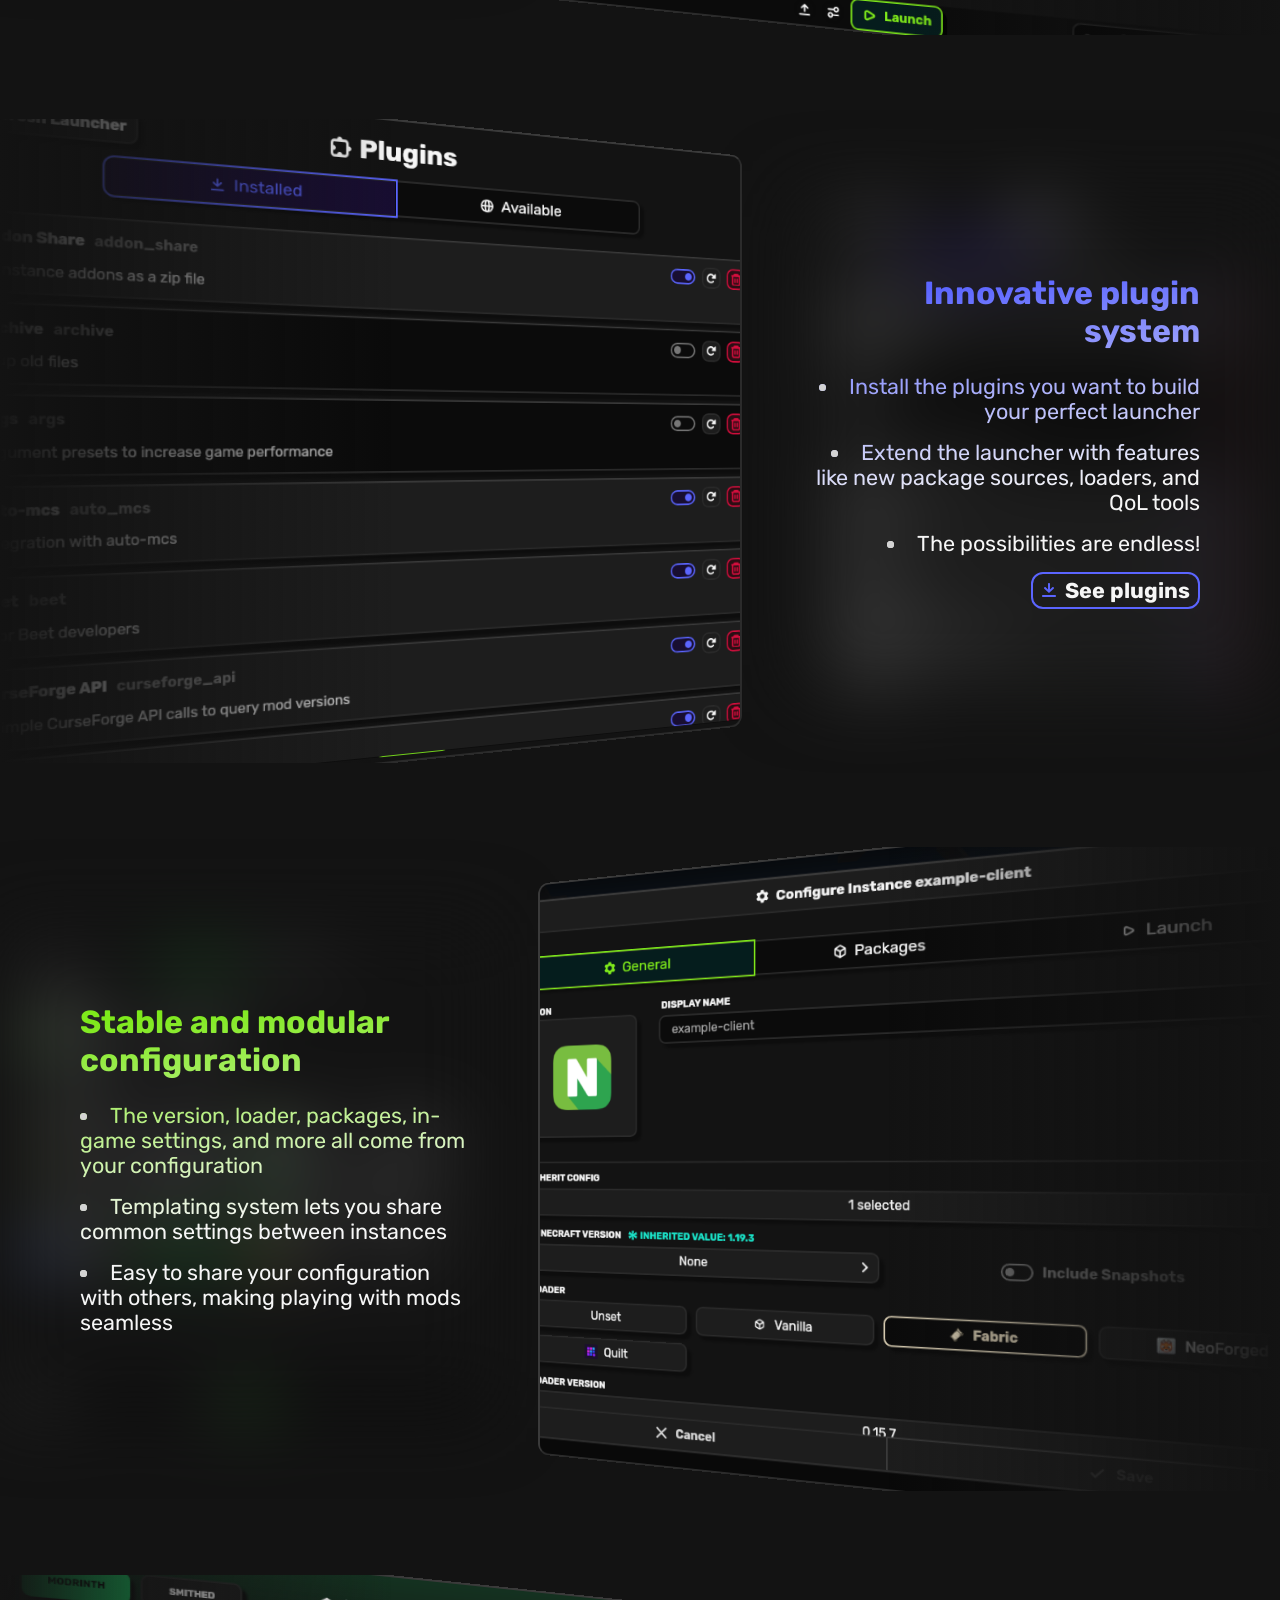
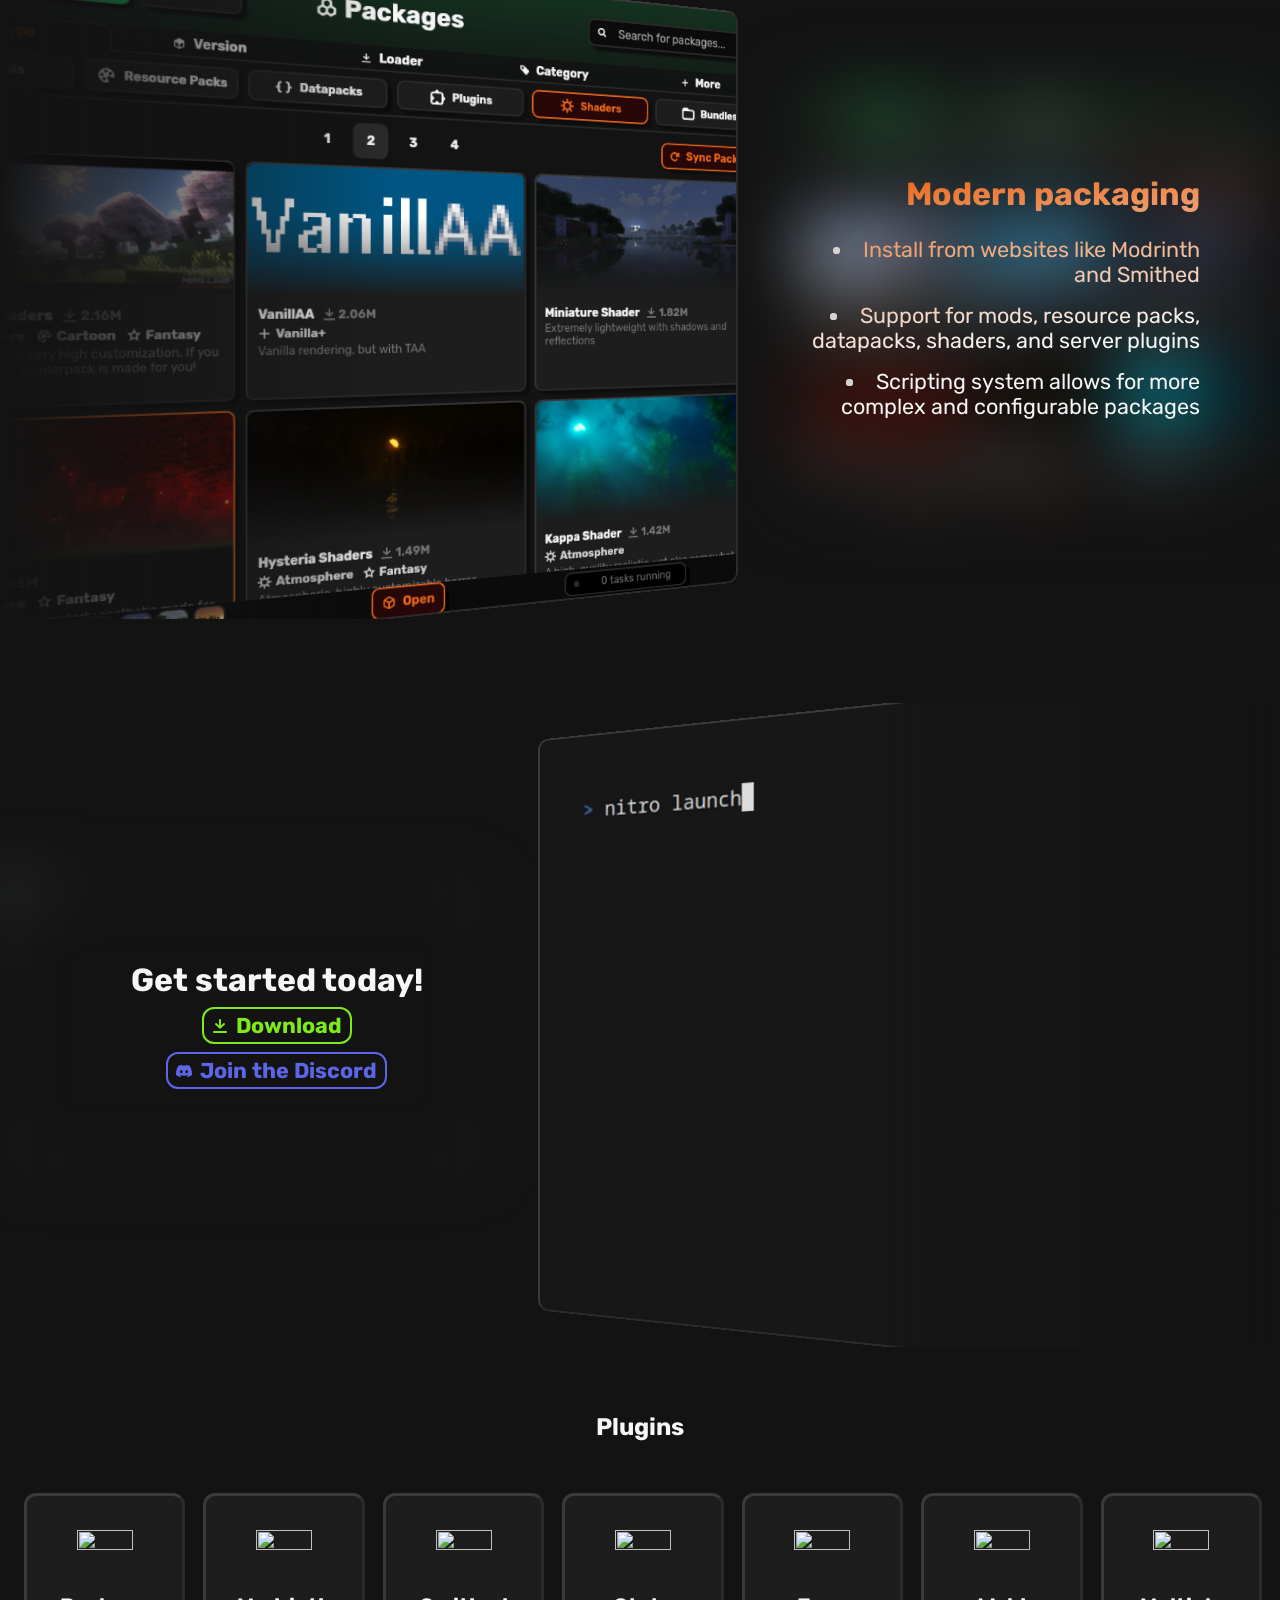
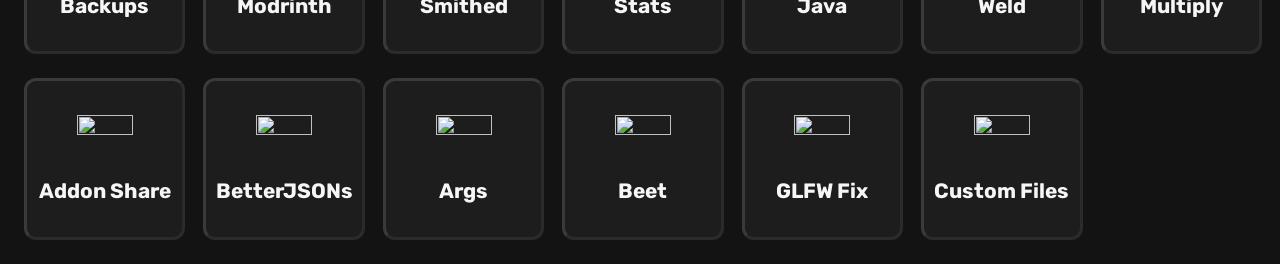
==== commit a0e1e546: "Update screenshots" ====
--- a/index.html
+++ b/index.html
@@ -96,7 +96,7 @@
 					<img class="section-text-background" src="/assets/screenshots/instances.png" />
 				</div>
 				<div class="cont end rel section-image-container">
-					<img class="cont section-image" src="/assets/screenshots/create_instance_page.png" />
+					<img class="cont section-image" src="/assets/screenshots/instance_config.png" />
 					<div class="section-gradient"></div>
 				</div>
 			</div>
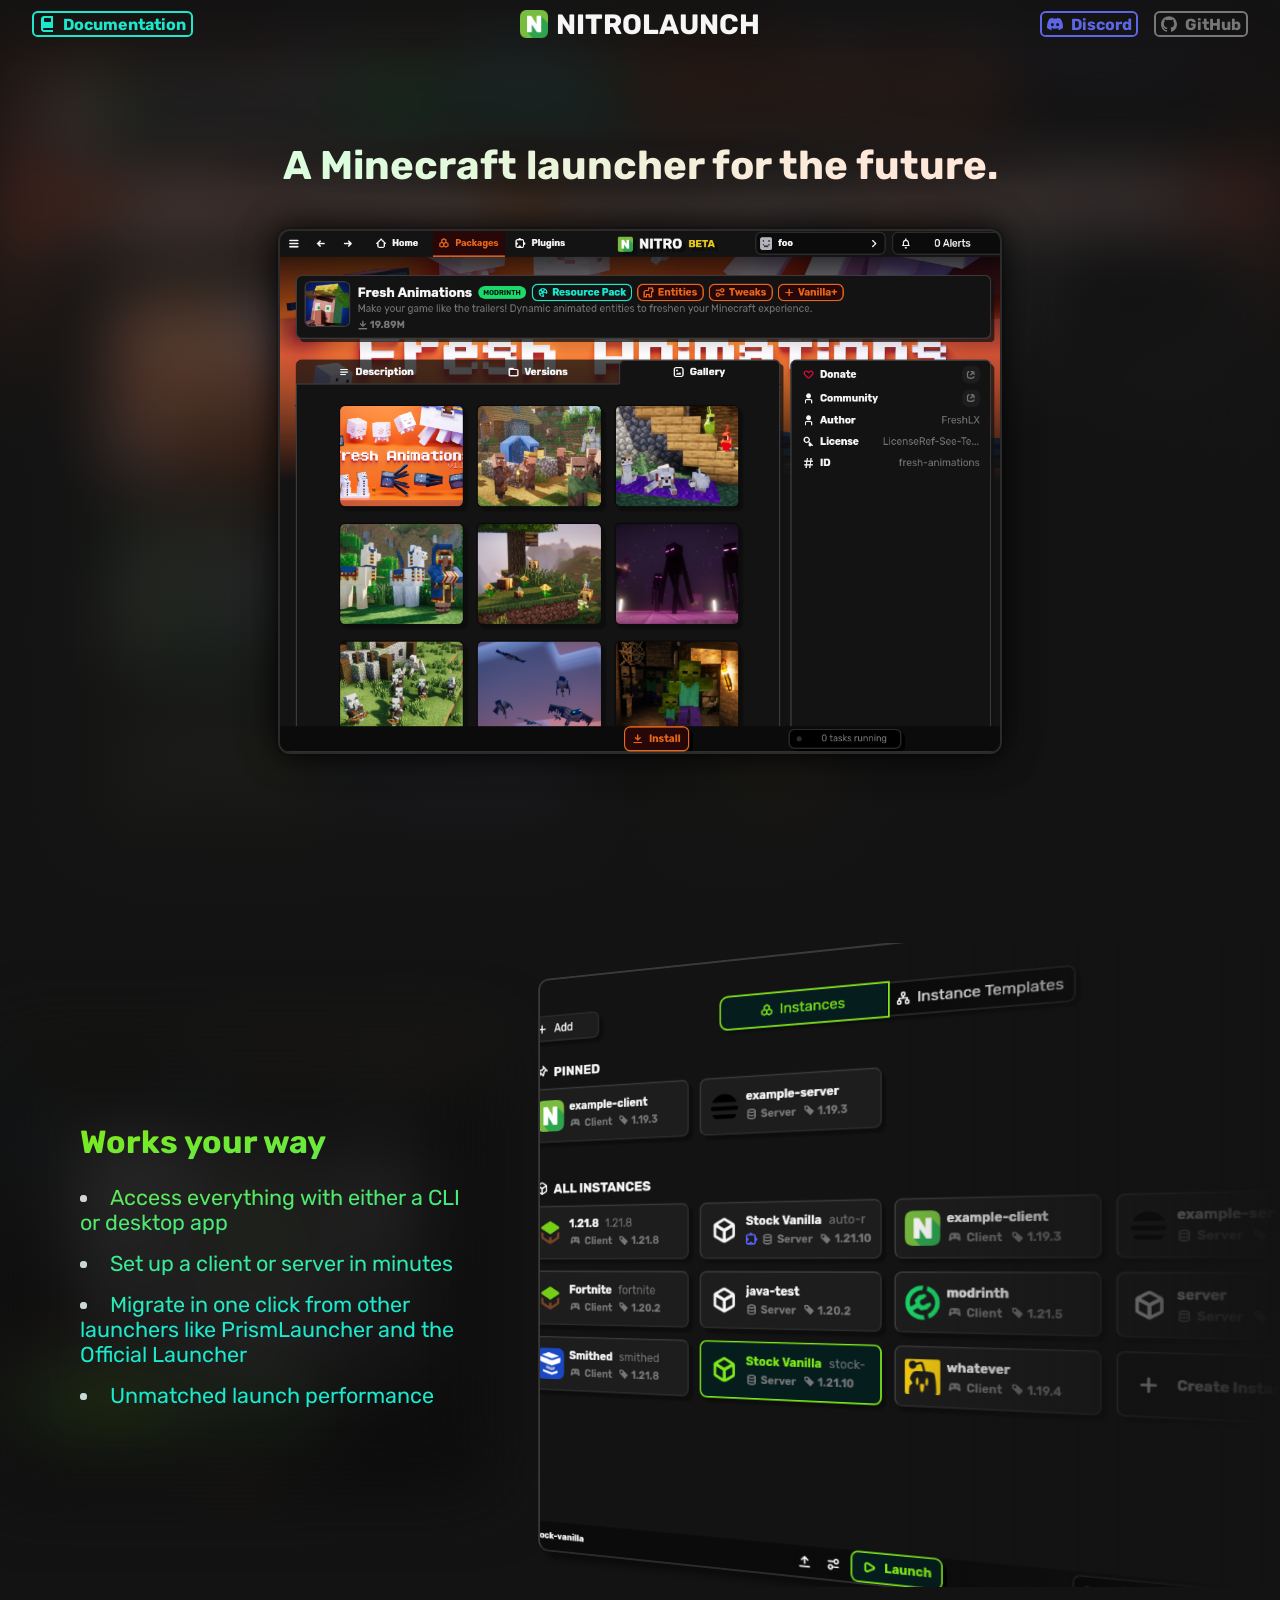
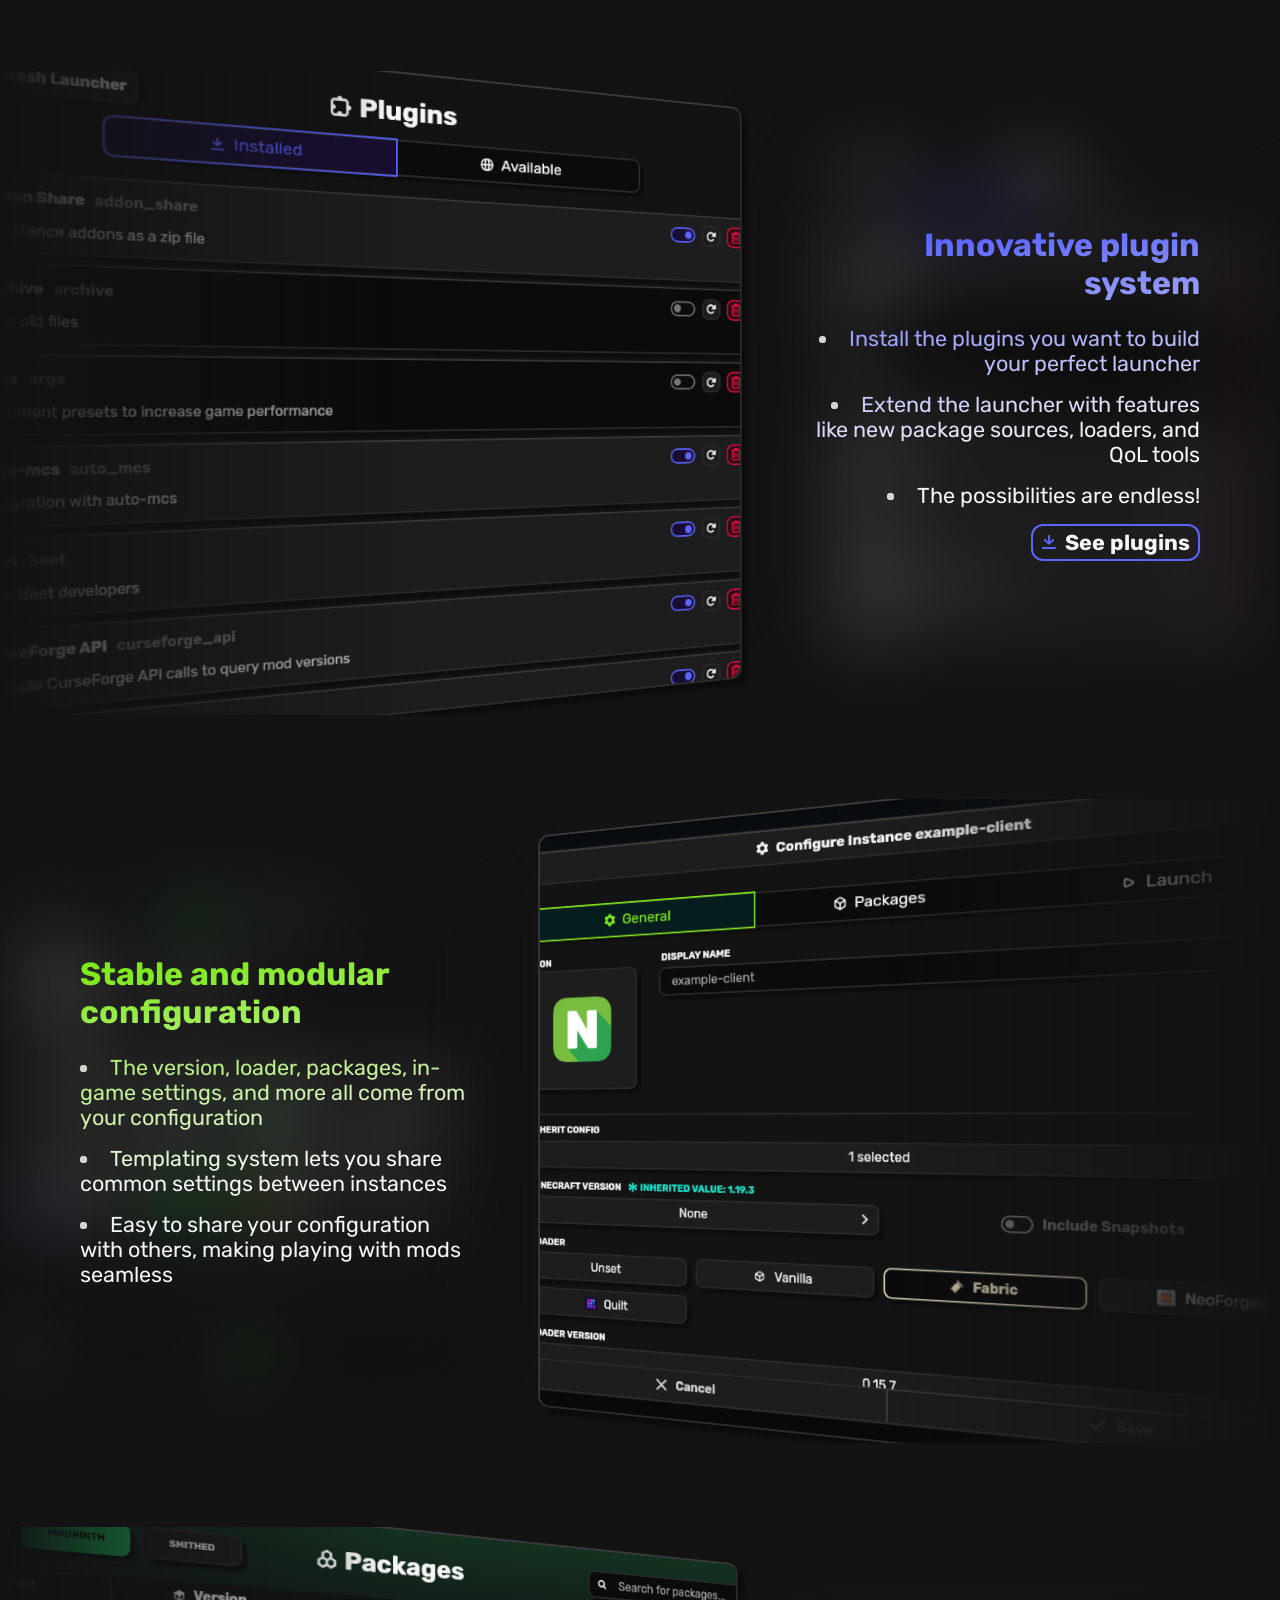
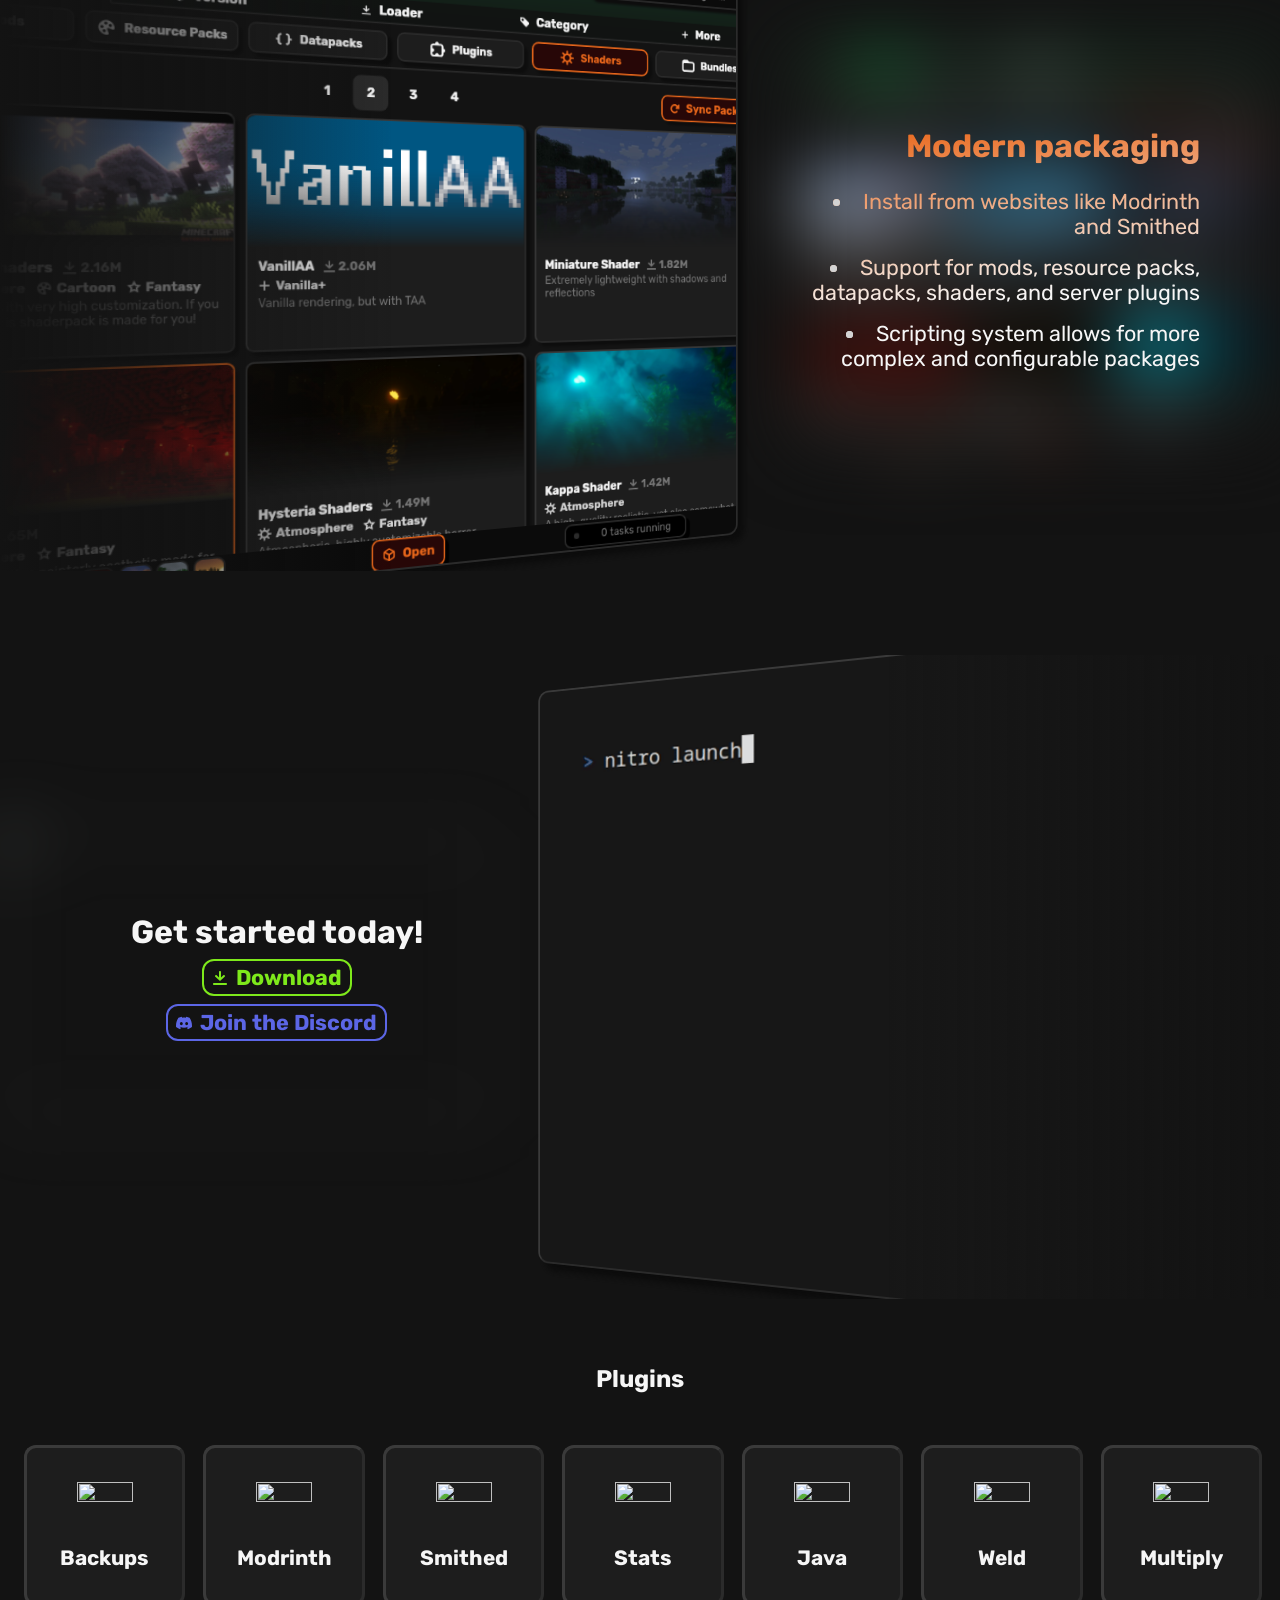
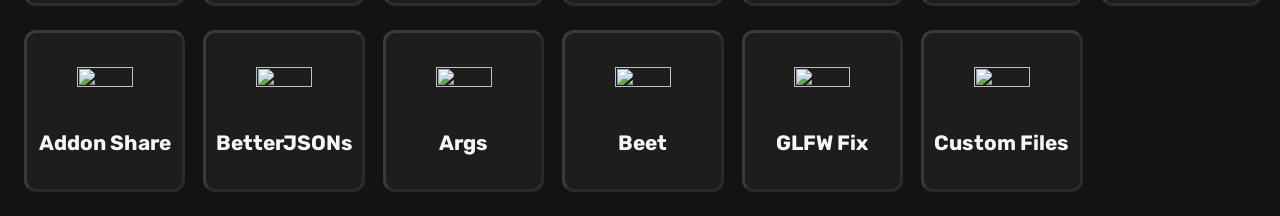
==== commit b146904a: "More website improvements" ====
--- a/index.html
+++ b/index.html
@@ -28,8 +28,6 @@
 	<br />
 	<br />
 	<br />
-	<br />
-	<br />
 	<div class="cont col fullwidth">
 		<div class="cont col" style="width:100%">
 			<div class="cont section left">
@@ -54,7 +52,7 @@
 			</div>
 			<div class="cont section right">
 				<div class="cont start rel section-image-container">
-					<img class="cont section-image" src="/assets/screenshots/plugins.png" style="object-position: center -5px" />
+					<img class="cont section-image" src="/assets/screenshots/plugins.png" style="object-position: center 2px" />
 					<div class="section-gradient"></div>
 				</div>
 				<div class="cont col section-text" style="--grad1:var(--plugin);--grad2:var(--fg)">
@@ -247,7 +245,7 @@
 </body>
 <style>
 	#hero {
-		height: 90vh;
+		height: 50rem;
 		font-size: 2.5rem;
 
 		position: relative;
@@ -394,23 +392,21 @@
 		padding-left: 1rem;
 	}
 
-	.section.left .section-gradient {
+	.section-gradient {
 		position: absolute;
 		top: 0;
 		left: 0;
 		width: 100%;
 		height: 100%;
 
+		transition: opacity 0.5s;
+	}
+
+	.section.left .section-gradient {
 		background-image: linear-gradient(90deg, transparent, transparent, var(--bg));
 	}
 
 	.section.right .section-gradient {
-		position: absolute;
-		top: 0;
-		left: 0;
-		width: 100%;
-		height: 100%;
-
 		background-image: linear-gradient(90deg, var(--bg), transparent, transparent);
 	}
 
@@ -422,6 +418,10 @@
 		border-radius: var(--round2);
 		border: var(--border) solid var(--bg3);
 		border-top-color: var(--bg4);
+
+		box-shadow: 0.5rem 0.5rem 0.5rem var(--bg0);
+
+		transition: transform 0.5s;
 	}
 
 	.section.left .section-image {
@@ -431,6 +431,16 @@
 
 	.section.right .section-image {
 		transform: perspective(10rem) rotateY(3deg);
+	}
+
+	/* Hover to make the image visible */
+
+	.section-image-container:hover>.section-image {
+		transform: perspective(10rem) rotateY(0deg);
+	}
+
+	.section-image-container:hover>.section-gradient {
+		opacity: 0%;
 	}
 
 	.section-image-container {
@@ -565,9 +575,9 @@
 	for (let elem of document.getElementsByClassName("feature")) {
 		elem.addEventListener("mouseenter", featureHover);
 		elem.addEventListener("mouseleave", featureUnhover);
-	}
-
-	// previewContainer.addEventListener("click", () => previewContainer.style.display = "none");
+		// For mobile devices
+		elem.addEventListener("click", featureHover);
+	}
 </script>
 
 </html>
